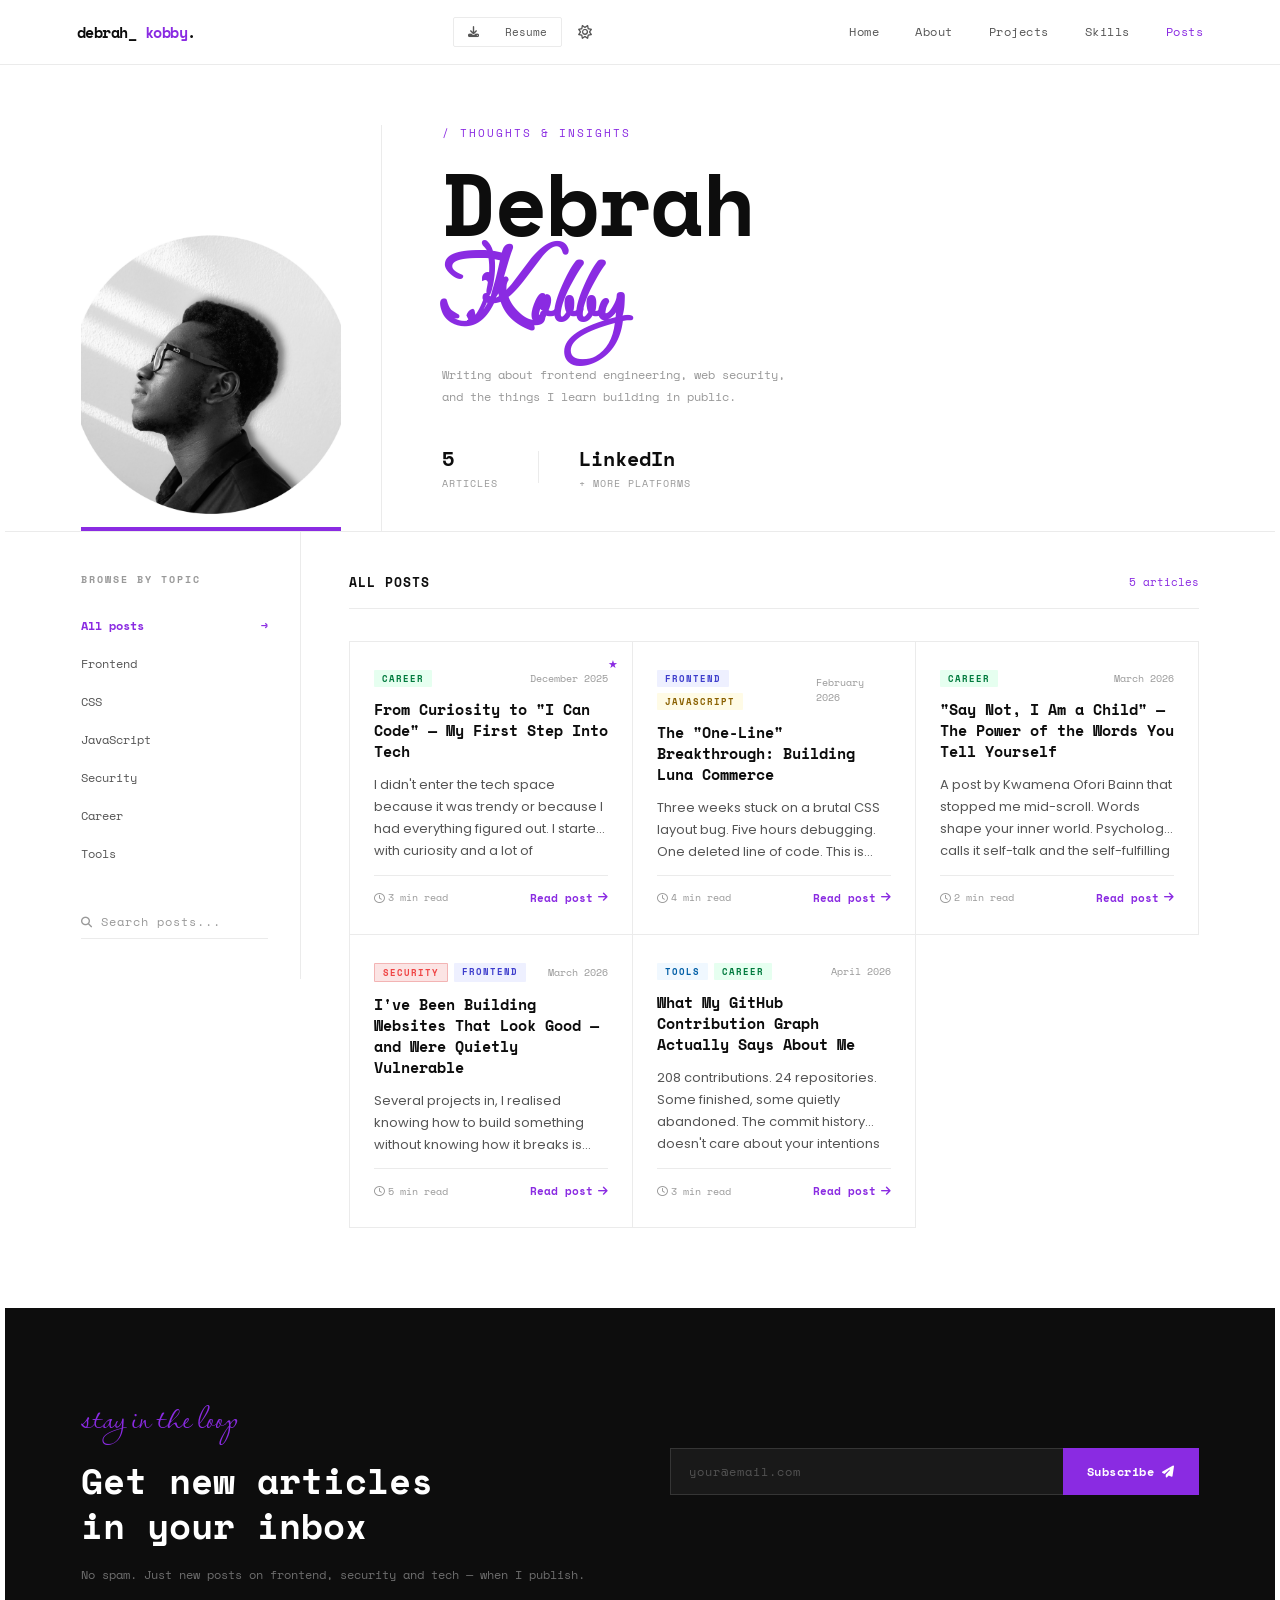
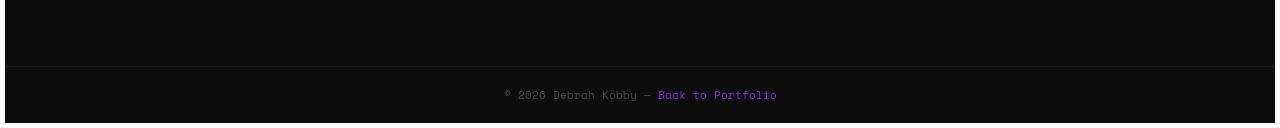
==== blog.html @ 08153db1 "Resume Corrections" ====
<!doctype html>
<html lang="en">
  <head>
    <meta charset="UTF-8" />
    <meta name="viewport" content="width=device-width, initial-scale=1.0" />
    <title>Blog — Debrah Kobby</title>
    <link rel="icon" href="assets/IMG_4646.jpg" />

    <link rel="stylesheet" href="css/style.css" />
    <link rel="preconnect" href="https://fonts.googleapis.com" />
    <link rel="preconnect" href="https://fonts.gstatic.com" crossorigin />
    <link
      href="https://fonts.googleapis.com/css2?family=Exo:wght@400;600;700&family=Poppins:wght@300;400;500;600&family=Lavishly+Yours&family=Space+Mono:ital,wght@0,400;0,700;1,400&display=swap"
      rel="stylesheet"
    />
    <link
      rel="stylesheet"
      href="https://cdnjs.cloudflare.com/ajax/libs/font-awesome/6.5.0/css/all.min.css"
    />
  </head>
  <body>
    <header>
      <nav class="main-nav" id="mainnavnav">
        <div class="div-of-all-nav-elements">
          <div class="debrah_kobby-on-nav">
            <p>debrah_ <span class="only_kobby_selected_span">kobby</span>.</p>
          </div>

          <div class="resume_downloader_on_nav">
            <div class="downloadresumeonheader">
              <i class="fa-solid fa-download"></i>&nbsp;&nbsp;
              <a
                href="assets/Prince Debrah Bessah Sam --Resume (3.0).pdf"
                download
                class="downloadresume"
                >Resume</a
              >
            </div>
            <div class="toggle_light-and-dark-mode">
              <i class="fa-regular fa-sun"></i>
            </div>
          </div>

          <div class="div-of-middle-nav-elements">
            <ul class="middle-nav-elements">
              <li>
                <a href="index.html" class="home_on_nav">Home</a>
              </li>
              <li>
                <a href="index.html#about_me" class="aboutme_on_nav">About</a>
              </li>
              <li>
                <a href="#prrojectsection" class="projects_on_nav">Projects</a>
              </li>
              <li>
                <a href="#skills" class="skills_on_mid_nav skills_on_nav"
                  >Skills</a
                >
              </li>
              <li>
                <a href="blog.html" id="home_link_on_nav" class="posts_on_nav"
                  >Posts</a
                >
              </li>
            </ul>
          </div>
        </div>
      </nav>
    </header>

    <div class="blog_view" id="blog_view">
      <section class="blog_hero_section" id="blog_hero">
        <div class="blog_hero_inner">
          <div class="blog_hero_image_col">
            <div class="blog_hero_img_wrapper">
              <img
                src="assets/IMG_4646.jpg"
                alt="Debrah Kobby"
                class="blog_hero_portrait"
                onerror="
                  this.style.background = 'blueviolet';
                  this.removeAttribute('src');
                "
              />
              <div class="blog_hero_img_accent"></div>
            </div>
          </div>
          <div class="blog_hero_text_col">
            <span class="blog_hero_tag">/ thoughts & insights</span>
            <h1 class="blog_hero_name">
              Debrah<br /><span class="blog_name_accent">Kobby</span>
            </h1>
            <p class="blog_hero_subtitle">
              Writing about frontend engineering, web security,<br />and the
              things I learn building in public.
            </p>
            <div class="blog_hero_stats">
              <div class="blog_stat_item">
                <span class="blog_stat_number" id="total_posts_count">0</span>
                <span class="blog_stat_label">Articles</span>
              </div>
              <div class="blog_stat_divider"></div>
              <div class="blog_stat_item">
                <span class="blog_stat_number">LinkedIn</span>
                <span class="blog_stat_label">+ more platforms</span>
              </div>
            </div>
          </div>
        </div>
      </section>

      <section class="blog_main_section" id="blog_main">
        <div class="blog_main_inner">
          <aside class="blog_sidebar" id="blog_sidebar">
            <div class="sidebar_sticky">
              <p class="sidebar_section_label">Browse by topic</p>
              <ul class="blog_filter_list" id="blog_filter_list">
                <li class="blog_filter_item active_filter" data-filter="all">
                  All posts
                </li>
                <li class="blog_filter_item" data-filter="frontend">
                  Frontend
                </li>
                <li class="blog_filter_item" data-filter="css">CSS</li>
                <li class="blog_filter_item" data-filter="javascript">
                  JavaScript
                </li>
                <li class="blog_filter_item" data-filter="security">
                  Security
                </li>
                <li class="blog_filter_item" data-filter="career">Career</li>
                <li class="blog_filter_item" data-filter="tools">Tools</li>
              </ul>
              <div class="sidebar_search_wrapper">
                <i class="fa-solid fa-magnifying-glass sidebar_search_icon"></i>
                <input
                  type="text"
                  class="sidebar_search_input"
                  id="blog_search_input"
                  placeholder="Search posts..."
                />
              </div>
            </div>
          </aside>

          <div class="blog_posts_area" id="blog_posts_area">
            <div class="blog_posts_header">
              <span class="posts_showing_label" id="posts_showing_label"
                >All posts</span
              >
              <span class="posts_count_badge" id="posts_count_badge"
                >0 articles</span
              >
            </div>

            <div class="blog_posts_grid" id="blog_posts_grid">
              <!-- POST 1 -->
              <article
                class="blog_post_card post_card_featured"
                data-category="career"
                data-postid="1"
              >
                <div class="post_card_top">
                  <div class="post_card_tags">
                    <span class="post_tag tag_career">Career</span>
                  </div>
                  <span class="post_card_date">December 2025</span>
                </div>
                <h2 class="post_card_title">
                  From Curiosity to "I Can Code" — My First Step Into Tech
                </h2>
                <p class="post_card_excerpt">
                  I didn't enter the tech space because it was trendy or because
                  I had everything figured out. I started with curiosity and a
                  lot of uncertainty — and a classic "Hello World" that changed
                  everything.
                </p>
                <div class="post_card_footer">
                  <span class="post_read_time"
                    ><i class="fa-regular fa-clock"></i> 3 min read</span
                  >
                  <button class="post_read_link" onclick="openPost(1)">
                    Read post <i class="fa-solid fa-arrow-right"></i>
                  </button>
                </div>
              </article>

              <!-- POST 2 -->
              <article
                class="blog_post_card"
                data-category="frontend"
                data-postid="2"
              >
                <div class="post_card_top">
                  <div class="post_card_tags">
                    <span class="post_tag tag_frontend">Frontend</span>
                    <span class="post_tag tag_javascript">JavaScript</span>
                  </div>
                  <span class="post_card_date">February 2026</span>
                </div>
                <h2 class="post_card_title">
                  The "One-Line" Breakthrough: Building Luna Commerce
                </h2>
                <p class="post_card_excerpt">
                  Three weeks stuck on a brutal CSS layout bug. Five hours
                  debugging. One deleted line of code. This is what building a
                  full e-commerce platform from scratch with Vanilla JS actually
                  teaches you.
                </p>
                <div class="post_card_footer">
                  <span class="post_read_time"
                    ><i class="fa-regular fa-clock"></i> 4 min read</span
                  >
                  <button class="post_read_link" onclick="openPost(2)">
                    Read post <i class="fa-solid fa-arrow-right"></i>
                  </button>
                </div>
              </article>

              <!-- POST 3 -->
              <article
                class="blog_post_card"
                data-category="career"
                data-postid="3"
              >
                <div class="post_card_top">
                  <div class="post_card_tags">
                    <span class="post_tag tag_career">Career</span>
                  </div>
                  <span class="post_card_date">March 2026</span>
                </div>
                <h2 class="post_card_title">
                  "Say Not, I Am a Child" — The Power of the Words You Tell
                  Yourself
                </h2>
                <p class="post_card_excerpt">
                  A post by Kwamena Ofori Bainn that stopped me mid-scroll.
                  Words shape your inner world. Psychology calls it self-talk
                  and the self-fulfilling prophecy. This is why it matters.
                </p>
                <div class="post_card_footer">
                  <span class="post_read_time"
                    ><i class="fa-regular fa-clock"></i> 2 min read</span
                  >
                  <button class="post_read_link" onclick="openPost(3)">
                    Read post <i class="fa-solid fa-arrow-right"></i>
                  </button>
                </div>
              </article>

              <!-- POST 4 -->
              <article
                class="blog_post_card"
                data-category="security"
                data-postid="4"
              >
                <div class="post_card_top">
                  <div class="post_card_tags">
                    <span class="post_tag tag_security">Security</span>
                    <span class="post_tag tag_frontend">Frontend</span>
                  </div>
                  <span class="post_card_date">March 2026</span>
                </div>
                <h2 class="post_card_title">
                  I've Been Building Websites That Look Good — and Were Quietly
                  Vulnerable
                </h2>
                <p class="post_card_excerpt">
                  Several projects in, I realised knowing how to build something
                  without knowing how it breaks is only half the skill. So I
                  started studying the OWASP Top 10 — and now I'm breaking my
                  own projects on purpose.
                </p>
                <div class="post_card_footer">
                  <span class="post_read_time"
                    ><i class="fa-regular fa-clock"></i> 5 min read</span
                  >
                  <button class="post_read_link" onclick="openPost(4)">
                    Read post <i class="fa-solid fa-arrow-right"></i>
                  </button>
                </div>
              </article>

              <!-- POST 5 -->
              <article
                class="blog_post_card"
                data-category="tools"
                data-postid="5"
              >
                <div class="post_card_top">
                  <div class="post_card_tags">
                    <span class="post_tag tag_tools">Tools</span>
                    <span class="post_tag tag_career">Career</span>
                  </div>
                  <span class="post_card_date">April 2026</span>
                </div>
                <h2 class="post_card_title">
                  What My GitHub Contribution Graph Actually Says About Me
                </h2>
                <p class="post_card_excerpt">
                  208 contributions. 24 repositories. Some finished, some
                  quietly abandoned. The commit history doesn't care about your
                  intentions — only what you shipped. A brutally honest look at
                  building in public.
                </p>
                <div class="post_card_footer">
                  <span class="post_read_time"
                    ><i class="fa-regular fa-clock"></i> 3 min read</span
                  >
                  <button class="post_read_link" onclick="openPost(5)">
                    Read post <i class="fa-solid fa-arrow-right"></i>
                  </button>
                </div>
              </article>
            </div>

            <div
              class="blog_empty_state"
              id="blog_empty_state"
              style="display: none"
            >
              <i class="fa-regular fa-folder-open"></i>
              <p>No posts found in this category yet.</p>
            </div>
          </div>
        </div>
      </section>

      <section class="blog_newsletter_section" id="blog_newsletter">
        <div class="blog_newsletter_inner">
          <div class="blog_newsletter_text">
            <span class="lavishly_font blog_newsletter_accent"
              >stay in the loop</span
            >
            <h2 class="blog_newsletter_heading">
              Get new articles<br />in your inbox
            </h2>
            <p class="blog_newsletter_sub">
              No spam. Just new posts on frontend, security and tech — when I
              publish.
            </p>
          </div>
          <div class="blog_newsletter_form_col">
            <form
              class="newsletter_form blog_newsletter_form_wrapper"
              action=""
            >
              <input
                type="email"
                name="user_email"
                id="blog_email_input"
                class="blog_newsletter_email_input newsletter_email"
                placeholder="your@email.com"
                required
              />
              <button
                class="shared_subscribe_button"
                id="blog_newsletter_btn"
                type="submit"
              >
                Subscribe <i class="fa-solid fa-paper-plane"></i>
              </button>
            </form>
            <p class="blog_newsletter_msg" id="blog_newsletter_msg"></p>
          </div>
        </div>
      </section>

      <footer class="blog_footer">
        <p class="blog_footer_text">
          © 2026 Debrah Kobby — <a href="index.html">Back to Portfolio</a>
        </p>
      </footer>
    </div>

    <!-- ── POST VIEW ── -->
    <div class="post_view" id="post_view">
      <div class="post_top_bar">
        <div class="post_top_bar_inner">
          <button class="post_back_btn" onclick="closePost()">
            <i class="fa-solid fa-arrow-left"></i> All posts
          </button>
          <span class="post_top_tag" id="post_view_tag"></span>
          <span class="post_reading_time" id="post_view_read_time"></span>
        </div>
      </div>

      <div class="post_layout">
        <div class="post_content_col">
          <div class="post_date_line" id="post_view_date"></div>
          <h1 class="post_main_title" id="post_view_title"></h1>
          <div class="post_divider"></div>
          <div class="post_body" id="post_view_body"></div>
        </div>

        <div class="post_sidebar_col">
          <div class="post_sidebar_author">
            <img
              src="assets/IMG_4646.jpg"
              alt="Debrah Kobby"
              class="post_author_img"
              onerror="
                this.style.background = 'blueviolet';
                this.removeAttribute('src');
              "
            />
            <div class="post_author_name" id="post_view_author_name">
              Debrah Kobby
            </div>
            <div class="post_author_role" id="post_view_author_role">
              Frontend Engineer
            </div>
          </div>

          <div>
            <p class="post_sidebar_section_label">More posts</p>
            <div class="post_nav_links" id="post_sidebar_links"></div>
          </div>
        </div>
      </div>

      <div style="border-top: 1px solid var(--border); padding: 0 6%">
        <div class="post_footer_nav">
          <button
            class="post_footer_nav_btn"
            id="prev_post_btn"
            onclick="navPost(-1)"
          >
            <i class="fa-solid fa-arrow-left"></i> Previous Article
          </button>
          <div class="post_share_bar">
            <span class="post_share_label">Share</span>
            <a id="share_twitter" href="#" target="_blank" rel="noopener">
              <i class="fa-brands fa-x-twitter post_share_icon"></i>
            </a>
            <a id="share_linkedin" href="#" target="_blank" rel="noopener">
              <i class="fa-brands fa-linkedin post_share_icon"></i>
            </a>
            <a
              id="view_on_linkedin"
              href="#"
              target="_blank"
              rel="noopener"
              class="post_view_on_linkedin_btn"
            >
              View on LinkedIn <i class="fa-brands fa-linkedin"></i>
            </a>
          </div>
          <button
            class="post_footer_nav_btn"
            id="next_post_btn"
            onclick="navPost(1)"
          >
            Next Article <i class="fa-solid fa-arrow-right"></i>
          </button>
        </div>
      </div>
    </div>

    <script src="js/blog.js"></script>
  </body>
</html>
---- css/style.css ----
@import url("https://fonts.googleapis.com/css2?family=Poppins:ital,wght@0,100;0,200;0,300;0,400;0,500;0,600;0,700;0,800;0,900;1,100;1,200;1,300;1,400;1,500;1,600;1,700;1,800;1,900&display=swap");
@import url("https://fonts.googleapis.com/css2?family=Orbitron:wght@400..900&display=swap");
@import url("https://fonts.googleapis.com/css2?family=Exo+2:ital,wght@0,100..900;1,100..900&display=swap");
@import url("https://fonts.googleapis.com/css2?family=Lavishly+Yours&display=swap");
@import url("blog.css");
@import url("blogadditions.css");

/* RESET */
:root {
  color-scheme: light;
  forced-color-adjust: none;
}

/* Optional: prevent dark mode overrides in Safari iOS */
@media (prefers-color-scheme: dark) {
  :root {
    color-scheme: light;
  }
}
* {
  margin: 0;
  padding: 0;
  box-sizing: border-box;
}

img {
  display: block;
  max-width: 100%;
  height: auto;
}

input,
a,
button,
textarea {
  font: inherit;
}

input {
  letter-spacing: 1px;
  padding: 0.2rem;
}

/* GENERAL STYLES */
html {
  background-color: white;
  padding: 0.3rem;
  scroll-behavior: smooth;
  touch-action: pan-y;
  width: 100%;
}
.fixed {
  position: fixed;
  top: 50px;
  right: 0;
  width: 100%;
}
.sticky {
  position: sticky;
  top: 50px;
}
.hideDisplay {
  opacity: 0 !important;
  display: flex !important;
  pointer-events: none;
}

.showDisplay {
  opacity: 1 !important;
  pointer-events: all;
  display: flex !important;
}

/* ── NAV (blog-style redesign) ── */
.main-nav {
  position: fixed;
  top: 0;
  left: 0;
  right: 0;
  z-index: 1000;
  background: rgba(255, 255, 255, 0.97);
  border-bottom: 1px solid rgba(0, 0, 0, 0.08);
  backdrop-filter: blur(8px);
  padding: 0 6%;
}

.div-of-all-nav-elements {
  display: flex;
  align-items: center;
  justify-content: space-between;
  height: 64px;
  max-width: 1200px;
  margin: 0 auto;
  width: 100%;
}

.debrah_kobby-on-nav {
  margin-left: 0;
  margin-top: 0;
  font-size: 15px;
  font-style: normal;
  font-weight: 700;
}

.debrah_kobby-on-nav p {
  font-family: "Space Mono", monospace;
  font-size: 15px;
  font-weight: 700;
  letter-spacing: -0.5px;
  color: #0d0d0d;
}

.only_kobby_selected_span {
  color: blueviolet;
}

.div-of-middle-nav-elements {
  background: none;
  border: none;
  box-shadow: none;
  width: auto;
  margin: 0;
  padding: 0;
  border-radius: 0;
}

.middle-nav-elements {
  display: flex;
  align-items: center;
  gap: 36px;
  list-style: none;
  font-size: 12px;
  justify-content: center;
  font-weight: 400;
}

.middle-nav-elements a {
  font-family: "Space Mono", monospace;
  font-size: 12px;
  font-weight: 400;
  color: #555;
  letter-spacing: 0.5px;
  text-decoration: none;
  transition: color 0.25s ease;
}

.middle-nav-elements a:hover {
  color: blueviolet;
  transform: none;
}

#home_link_on_nav {
  color: blueviolet;
  text-decoration: none;
}

.resume_downloader_on_nav {
  display: flex;
  align-items: center;
  gap: 16px;
  margin: 0;
  justify-content: flex-end;
}

.downloadresumeonheader {
  display: flex;
  align-items: center;
  gap: 6px;
  font-family: "Space Mono", monospace;
  font-size: 11px;
  color: #555;
  border: 1px solid rgba(0, 0, 0, 0.08);
  padding: 6px 14px;
  border-radius: 2px;
  cursor: pointer;
  background: none;
  box-shadow: none;
  transition:
    border-color 0.25s ease,
    color 0.25s ease;
}

.downloadresumeonheader:hover {
  border-color: blueviolet;
  color: blueviolet;
  background: none;
  box-shadow: none;
}

.downloadresumeonheader a {
  color: inherit;
  text-decoration: none;
}

.downloadresumeonheader i {
  color: inherit;
  font-size: 11px;
}

.toggle_light-and-dark-mode {
  display: flex;
  align-items: center;
  cursor: pointer;
  color: #555;
  font-size: 14px;
  transition: color 0.25s ease;
}

.toggle_light-and-dark-mode:hover {
  color: blueviolet;
}

.elipseonsmallscreens {
  display: none;
}
/* FIRST PAGE */
#firstpage {
  margin-top: 0;
  /* padding-top: 64px; */
  height: 100vh;
  position: relative;
}

.getintouchmodalonfirstpage {
  display: none;
  position: fixed;
  top: 0;
  left: 0;
  width: 100vw;
  height: 100vh;
  background-color: rgba(0, 0, 0, 0.5);
  backdrop-filter: blur(4px);
  justify-content: center;
  align-items: center;
  z-index: 1000;
  font-family: "Space Mono", monospace, sans-serif;
}

.getintouchmodalonfirstpage .modal-content {
  padding: 2rem 2.2rem 1.8rem;
  background-color: #ffffff;
  border-radius: 24px;
  box-shadow: 0 4px 12px rgba(0, 0, 0, 0.08);
  display: flex;
  flex-direction: column;
  gap: 0.75rem;
  width: 340px;
}

.git-modal-header {
  text-align: center;
  margin-bottom: 0.5rem;
}

.git-modal-icon {
  width: 48px;
  height: 48px;
  background: #f3f0ff;
  border-radius: 50%;
  display: flex;
  align-items: center;
  justify-content: center;
  margin: 0 auto 0.75rem;
  font-size: 1.2rem;
  color: blueviolet;
}

.git-modal-title {
  font-size: 1.15rem;
  font-weight: 700;
  color: #111;
  margin: 0 0 0.25rem;
}

.git-modal-sub {
  font-size: 0.8rem;
  color: #888;
  margin: 0;
}

.git-row {
  display: flex;
  align-items: center;
  gap: 1rem;
  padding: 0.85rem 1rem;
  border-radius: 14px;
  text-decoration: none;
  transition:
    transform 0.15s ease,
    opacity 0.15s ease;
}

.git-row:hover {
  transform: translateX(4px);
  opacity: 0.9;
}

.git-wa {
  background: #f0fdf4;
  border: 1px solid #bbf7d0;
}
.git-em {
  background: #f5f3ff;
  border: 1px solid #ddd6fe;
}
.git-ph {
  background: #eff6ff;
  border: 1px solid #bfdbfe;
}

.git-icon-box {
  width: 40px;
  height: 40px;
  border-radius: 10px;
  display: flex;
  align-items: center;
  justify-content: center;
  flex-shrink: 0;
  font-size: 1.1rem;
  color: white;
}

.git-wa-box {
  background: #22c55e;
}
.git-em-box {
  background: #7c3aed;
}
.git-ph-box {
  background: #2563eb;
}

.git-text {
  display: flex;
  flex-direction: column;
  gap: 2px;
  flex: 1;
}

.git-label {
  font-size: 0.88rem;
  font-weight: 600;
}
.git-wa .git-label {
  color: #15803d;
}
.git-em .git-label {
  color: #5b21b6;
}
.git-ph .git-label {
  color: #1d4ed8;
}

.git-value {
  font-size: 0.75rem;
}
.git-wa .git-value {
  color: #166534;
}
.git-em .git-value {
  color: #6d28d9;
}
.git-ph .git-value {
  color: #1e40af;
}

.git-arrow {
  margin-left: auto;
  flex-shrink: 0;
  font-size: 0.8rem;
}
.git-wa .git-arrow {
  color: #22c55e;
}
.git-em .git-arrow {
  color: #7c3aed;
}
.git-ph .git-arrow {
  color: #2563eb;
}

.git-footer-note {
  text-align: center;
  font-size: 0.72rem;
  color: #bbb;
  margin: 0.5rem 0 0;
}

.toastforresumedownloaded {
  gap: 1.3rem;
  width: 260px;
  padding: 0.5rem;
  background-color: rgba(129, 129, 129, 0.678);
  border-radius: 15px;
  border: 1px solid blueviolet;
  align-items: center;
  position: fixed;
  top: 12%;
  right: 1%;
  font-family: "Space Mono", monospace;
  display: none;
  color: white;
  font-size: 0.9rem;
}

#correctonresumetoast {
  width: 25px;
  height: 25px;
  background-color: #1e40af;
  border-radius: 50%;
  display: flex;
  align-items: center;
  justify-content: center;
}

.firstpage_div_of_items {
  display: grid;
  grid-template-columns: 2fr 1fr 0.06fr;
  grid-template-areas: "writing pic social";
  align-items: center;
  padding: 0.4rem;
  margin-top: 5%;
  margin-left: 1.4rem;
  margin-right: 1.8rem;
}

.writing_area_on_first_page {
  grid-area: writing;
  white-space: wrap;
}

.picture_on_firstpage {
  grid-area: pic;
  display: flex;
  justify-content: center;
  align-items: center;
  border: 1px solid black;
  border-radius: 50%;
  width: 380px;
  height: 380px;
}

.social_on_first_page {
  grid-area: social;
  display: flex;
  flex-direction: column;
  gap: 2rem;
  opacity: 1;
  transition: opacity 0.3s ease-in-out;
}

.social_on_first_page_last {
  display: flex;
  flex-direction: column;
  gap: 2rem;
}

.social_on_first_page i,
.social_on_first_page_last i {
  color: #aaa;
  font-size: 1.3rem;
  transition: color 0.25s ease;
}

.social_on_first_page i:hover {
  color: blueviolet;
  transform: none;
}

.social_on_first_page_last i {
  color: white;
}

.social_on_first_page_last i:hover {
  color: rgb(199, 199, 199);
  transform: scale(1.1);
}

.modsforsocilaicons {
  position: fixed;
  top: 11%;
  right: 1%;
  opacity: 0;
  pointer-events: none;
  transition: opacity 0.3s ease-in-out;
  background-color: blueviolet;
  padding: 0.5rem;
  border-radius: 17px;
}

.hey_im {
  font-family: "Space Mono", monospace;
  font-size: 1rem;
  font-weight: 400;
  letter-spacing: 2px;
  text-transform: uppercase;
  color: blueviolet;
  margin-bottom: 12px;
}

.actualnameonfirstpage {
  font-family: "Space Mono", monospace;
  font-size: clamp(40px, 5.5vw, 72px);
  font-weight: 700;
  color: #0d0d0d;
  line-height: 0.95;
  letter-spacing: -2px;
  margin-bottom: 0;
  background: none;
  -webkit-background-clip: unset;
  -webkit-text-fill-color: unset;
}

.secondactualnameonfirstpage {
  font-family: "Lavishly Yours", cursive;
  font-size: clamp(52px, 7vw, 96px);
  color: blueviolet;
  line-height: 1;
  margin-top: -4px;
  background: none;
  -webkit-background-clip: unset;
  -webkit-text-fill-color: blueviolet;
  font-weight: 400;
}

.textwritingstackonfirstpage {
  font-family: "Space Mono", monospace;
  font-size: 12px;
  letter-spacing: 1.5px;
  text-transform: uppercase;
  color: #999;
  background: none;
  -webkit-background-clip: unset;
  -webkit-text-fill-color: unset;
  margin: 20px 0 12px;
  display: flex;
  align-items: center;
  white-space: nowrap;
  height: 2rem;
}

.amtext {
  position: relative;
}

.fixedtext {
  color: #999;
  font-family: "Space Mono", monospace;
}

.variabletext::before {
  content: "";
  position: absolute;
  top: 0;
  left: 0;
  width: 100%;
  height: 100%;
  background-color: white;
  border-left: 2px solid blueviolet;
  animation: typewriter 6s steps(15) infinite;
}

.variabletext {
  display: inline-block;
  min-width: 16ch;
  overflow: hidden;
  color: blueviolet;
  font-family: "Space Mono", monospace;
}

@keyframes typewriter {
  40%,
  60% {
    left: 100%;
  }
  100% {
    left: 0;
  }
}

.long_intro_text_on_first_page {
  font-family: "Poppins", sans-serif;
  font-size: 13px;
  line-height: 1.8;
  color: #999;
  display: flex;
  max-width: 420px;
  margin-bottom: 32px;
}

.buttons_div_on_first_page {
  margin-top: 0;
  display: flex;
  gap: 12px;
}

.get_in_touch_button_on_first_page {
  padding: 12px 24px;
  border-radius: 2px;
  background: blueviolet;
  color: white;
  font-family: "Space Mono", monospace;
  font-size: 11px;
  font-weight: 700;
  letter-spacing: 0.5px;
  border: none;
  cursor: pointer;
  display: flex;
  align-items: center;
  gap: 8px;
  transition: background 0.25s ease;
  width: auto;
}

.get_in_touch_button_on_first_page:hover {
  background: #6a0dad;
}

.browse_projects_button_on_first_page {
  padding: 12px 24px;
  border-radius: 2px;
  background: none;
  color: #555;
  font-family: "Space Mono", monospace;
  font-size: 11px;
  font-weight: 700;
  letter-spacing: 0.5px;
  border: 1px solid rgba(0, 0, 0, 0.12);
  cursor: pointer;
  display: flex;
  align-items: center;
  gap: 8px;
  transition:
    border-color 0.25s ease,
    color 0.25s ease;
  width: auto;
}

.browse_projects_button_on_first_page:hover {
  border-color: blueviolet;
  color: blueviolet;
  background: none;
}

/* ABOUT PAGE */
#about_me {
  padding: 0.4rem;
  margin-left: 1.4rem;
}

.aboutmepageheading {
  font-family: "Space Mono", monospace;
  font-weight: 700;
  font-size: clamp(28px, 4vw, 48px);
  color: #0d0d0d;
  display: flex;
  justify-content: center;
  letter-spacing: -1px;
}

.first_text_under_about {
  display: flex;
  justify-content: center;
  font-family: "Poppins", sans-serif;
  font-size: 13px;
  line-height: 1.8;
  color: #999;
  width: 80%;
  margin: 16px auto 0;
  text-align: center;
}

.left-and-right-div-in-in-about {
  display: grid;
  grid-template-columns: 1fr 1.7fr;
  grid-template-areas: "art abt";
  margin-top: 3rem;
}

.left-image-in-about {
  grid-area: "art";
  margin-top: -2rem;
  margin-left: 2rem;
}

.right-text-under-about {
  grid-area: "abt";
  margin-top: 1.5rem;
}

.rightside_onabout_heading {
  font-family: "Space Mono", monospace;
  font-weight: 700;
  font-size: 1.3rem;
  color: #0d0d0d;
  letter-spacing: -0.5px;
  margin-bottom: 12px;
}
.rightside_onabout_heading::before {
  content: "/ ";
  color: blueviolet;
  font-family: "Space Mono", monospace;
}

.actualrighttxt {
  font-family: "Poppins", sans-serif;
  font-size: 13px;
  line-height: 1.8;
  color: #555;
  width: 80%;
}
.actualrighttxt p {
  margin-bottom: 16px;
}
.dottedstuff {
  display: flex;
  gap: 2rem;
  margin-top: 1.3rem;
  margin-left: 0;
  font-family: "Space Mono", monospace;
  font-size: 12px;
}
.dottedstuff ul {
  list-style: none;
  padding: 0;
  display: flex;
  flex-direction: column;
  gap: 8px;
}

.dottedstuff ul li {
  color: #555;
  display: flex;
  align-items: center;
  gap: 8px;
}

.dottedstuff ul li::before {
  content: "→";
  color: blueviolet;
  font-size: 11px;
}
/* SKILLS PAGE */
.skillstab {
  display: flex;
  gap: 0.3rem;
  background-color: #f0ebff;
  border-radius: 50px;
  width: fit-content;
  max-width: 90%;
  padding: 0.35rem;
  font-family: "Poppins", sans-serif;
  margin: 0 auto;
  font-size: 0.85rem;
  justify-content: center;
  border: 1px solid rgba(138, 43, 226, 0.15);
  box-shadow: 0 2px 12px rgba(138, 43, 226, 0.08);
  flex-wrap: wrap;
}

.individualtab {
  cursor: pointer;
  padding: 0.45rem 1.1rem;
  border-radius: 50px;
  color: #666;
  font-weight: 500;
  display: flex;
  align-items: center;
  gap: 0.4rem;
  transition: all 0.25s ease;
  white-space: nowrap;
}
.individualtab:hover {
  color: blueviolet;
  background-color: rgba(138, 43, 226, 0.07);
}
.individualtabcontent {
  display: flex;
  background-color: white;
  border: 2px solid blueviolet;
  width: 95%;
  margin: 0 auto;
  margin-top: 2rem;
  border-radius: 7px;
  padding: 2rem;
  padding-top: 1rem;
  display: none;
  transition: all 0.3s ease-in-out;
}
.active_tab_content {
  display: flex;
  transition: all 0.3s ease-in-out;
}

.content-for-skills-tabs {
  background: linear-gradient(135deg, #f5f0ff 0%, #faf8ff 100%);
  border-radius: 20px;
  padding: 1.5rem;
  margin-top: 1rem;
  border: 1px solid rgba(138, 43, 226, 0.12);
}

.individualtabcontent {
  display: none;
  gap: 2rem;
  transition: all 0.3s ease-in-out;
}

.active_tab_content {
  display: flex;
}

.left_content_on_webdevcontent {
  width: 40%;
  transition: all 0.3s ease-in-out;
  border-right: 1px solid rgba(138, 43, 226, 0.12);
  padding-right: 2rem;
}

.chevronbeofrewebdevtext {
  width: 38px;
  height: 38px;
  display: flex;
  justify-content: center;
  align-items: center;
  background: #f0ebff;
  border: 1px solid rgba(138, 43, 226, 0.2);
  border-radius: 10px;
  padding: 0.6rem;
  color: blueviolet;
  font-size: 0.8rem;
  box-shadow: none;
  backdrop-filter: none;
  margin-right: 0.6rem;
}

.main-content-heading {
  display: flex;
  font-family: "Gill Sans", "Gill Sans MT", Calibri, "Trebuchet MS", sans-serif;
  align-items: center;
  margin-bottom: 0.5rem;
}

.main-content-heading p {
  font-size: 1.3rem;
  font-weight: bold;
  color: #111;
}

.secondary-content-heading {
  margin-top: 0.3rem;
  color: rgb(100, 100, 100);
  font-family: "Poppins", sans-serif;
  font-size: 0.82rem;
  line-height: 1.7;
  width: 90%;
}

.rightwebdevcontentstuff {
  display: flex;
  flex-wrap: wrap;
  gap: 0.7rem;
  align-content: flex-start;
}

.eachwebdevstack {
  display: flex;
  justify-content: center;
  align-items: center;
  font-size: 0.78rem;
  font-family: "Poppins", sans-serif;
  font-weight: 500;
  padding: 0.4rem 0.9rem;
  border-radius: 20px;
  background: #fff;
  color: #5b21b6;
  border: 1px solid rgba(138, 43, 226, 0.22);
  box-shadow: 0 2px 8px rgba(138, 43, 226, 0.07);
  backdrop-filter: none;
  height: auto;
  transition: all 0.2s ease;
}

.eachwebdevstack:hover {
  background: blueviolet;
  color: white;
  border-color: blueviolet;
  box-shadow: 0 4px 14px rgba(138, 43, 226, 0.3);
}
.active_skill_tab {
  background-color: blueviolet;
  color: white;
  font-weight: 600;
  box-shadow: 0 4px 14px rgba(138, 43, 226, 0.35);
}
.active_skill_tab:hover {
  color: white;
  background-color: blueviolet;
}
.content-for-skills-tabs {
  background-color: rgb(240, 240, 240);
  border-radius: 15px;
  padding: 1rem;
  margin-top: 2rem;
}

.overall_div_of_skills_page {
  display: flex;
  flex-direction: column;
  padding: 0.4rem;
  margin-left: 2rem;
  margin-bottom: 2rem;
}

/* ═══════════════════════════════════
   EXPERIENCE — NEW CARD LAYOUT
   ═══════════════════════════════════ */
.experience_article {
  padding: 0.4rem;
  margin-left: 1.4rem;
  margin-right: 1.4rem;
  margin-top: 4rem;
}

.experience_section_header {
  color: blueviolet;
  font-size: 2.5rem;
  font-family: "Gill Sans", "Gill Sans MT", Calibri, "Trebuchet MS", sans-serif;
  font-weight: bold;
  margin-bottom: 2rem;
}

.eachexpereinceboxwrapper {
  display: grid;
  grid-template-columns: repeat(3, 1fr);
  gap: 1.5rem;
  align-items: stretch;
}

.eachexpereincebox {
  position: relative;
  border: 1.5px solid rgba(138, 43, 226, 0.18);
  border-radius: 20px;
  padding: 2rem 1.5rem 1.8rem;
  display: flex;
  flex-direction: column;
  gap: 1rem;
  background: #fff;
  overflow: hidden;
  transition:
    transform 0.3s ease,
    box-shadow 0.3s ease;
  box-shadow: 0 4px 20px rgba(138, 43, 226, 0.06);
  min-height: 420px;
}

.eachexpereincebox::before {
  content: "";
  position: absolute;
  top: 0;
  left: 0;
  right: 0;
  height: 4px;
  background: linear-gradient(90deg, blueviolet, #c084fc);
  border-radius: 20px 20px 0 0;
}

.eachexpereincebox:hover {
  transform: translateY(-6px);
  box-shadow: 0 16px 40px rgba(138, 43, 226, 0.14);
}

.experiencecardnumberbadge {
  position: absolute;
  top: 1.2rem;
  right: 1.4rem;
  font-size: 0.7rem;
  font-weight: 700;
  letter-spacing: 0.08em;
  color: rgba(138, 43, 226, 0.35);
  font-family: "Poppins", sans-serif;
}

.imageforexperience {
  width: 64px;
  height: 64px;
  border-radius: 14px;
  background: #f3edfa;
  display: flex;
  align-items: center;
  justify-content: center;
  overflow: hidden;
  flex-shrink: 0;
  border: 1px solid rgba(138, 43, 226, 0.12);
}

.imageforexperience img {
  width: 48px;
  height: 48px;
  object-fit: contain;
  display: block;
}

.lefttextforexpereinces {
  display: flex;
  flex-direction: column;
  gap: 0.15rem;
}

.positionforexperience {
  font-size: 1.05rem;
  font-weight: 700;
  color: #111;
  font-family: "Gill Sans", "Gill Sans MT", Calibri, "Trebuchet MS", sans-serif;
}

.companyforexperience {
  font-size: 0.9rem;
  font-weight: 600;
  color: blueviolet;
}

.locationofexperience {
  font-size: 0.78rem;
  color: #888;
  display: flex;
  align-items: center;
  gap: 0.3rem;
  font-family: "Poppins", sans-serif;
}

.locationofexperience i {
  font-size: 0.7rem;
  color: blueviolet;
}

.datesfroexperiencediv {
  display: flex;
}

.dateforexperience {
  display: inline-flex;
  align-items: center;
  gap: 0.4rem;
  background: #f3edfa;
  color: blueviolet;
  font-size: 0.75rem;
  font-weight: 600;
  padding: 0.35rem 0.8rem;
  border-radius: 20px;
  border: 1px solid rgba(138, 43, 226, 0.15);
  font-family: "Poppins", sans-serif;
}

.dateforexperience i {
  font-size: 0.65rem;
}

.rulerforimageandtextforexperinece {
  border: none;
  border-top: 1px solid rgba(138, 43, 226, 0.1);
  margin: 0;
  width: 100%;
}

.rightactualexperinece {
  flex: 1;
}

.actualexperieence {
  font-size: 0.85rem;
  color: #555;
  line-height: 1.7;
  font-family: "Poppins", sans-serif;
}

.experiencetagsdiv {
  display: flex;
  flex-wrap: wrap;
  gap: 0.5rem;
  margin-top: auto;
}

.eachexperiencetag {
  font-size: 0.7rem;
  font-weight: 600;
  padding: 0.25rem 0.65rem;
  border-radius: 20px;
  background: white;
  border: 1px solid rgba(138, 43, 226, 0.25);
  color: blueviolet;
  letter-spacing: 0.02em;
  font-family: "Poppins", sans-serif;
}

#services {
  padding: 0.4rem;
  margin-top: 4rem;
  display: flex;
  flex-direction: column;
  align-items: center;
}

.servicesarticleheading {
  font-size: 3rem;
  margin: 0 auto;
  color: blueviolet;
  font-family: "Gill Sans", "Gill Sans MT", Calibri, "Trebuchet MS", sans-serif;
  font-weight: bold;
  text-align: center;
}

.secondheadingforservicesarticle {
  color: rgb(110, 110, 110);
  font-family: "Poppins", sans-serif;
  font-size: 0.9rem;
  text-align: center;
  margin-bottom: 0.5rem;
}

.overalldivforserviceboxes {
  display: grid;
  grid-template-columns: repeat(3, 1fr);
  gap: 1.3rem;
  margin-top: 1.5rem;
  width: 96%;
  max-width: 1100px;
}

/* base card */
.eachservicebox {
  position: relative;
  border: 1.5px dashed rgba(138, 43, 226, 0.3);
  border-radius: 18px;
  padding: 1.4rem 1.3rem 1.3rem;
  background: #fff;
  display: flex;
  flex-direction: column;
  gap: 0.7rem;
  overflow: hidden;
  transition:
    border 0.25s ease,
    box-shadow 0.25s ease,
    transform 0.25s ease;
  box-shadow: 0 4px 18px rgba(138, 43, 226, 0.05);
}

/* hover — solid border */
.eachservicebox:hover {
  border: 2px solid blueviolet;
  box-shadow: 0 10px 30px rgba(138, 43, 226, 0.13);
  transform: translateY(-5px);
}

/* top accent line fades in on hover */
.eachservicebox::before {
  content: "";
  position: absolute;
  top: 0;
  left: 0;
  right: 0;
  height: 3px;
  background: linear-gradient(90deg, blueviolet, #c084fc);
  border-radius: 18px 18px 0 0;
  opacity: 0;
  transition: opacity 0.25s ease;
}

.eachservicebox:hover::before {
  opacity: 1;
}

/* icon + badge row */
.serviceiconandnumberdiv {
  display: flex;
  align-items: center;
  gap: 0.6rem;
}

.iconwrapforeachservicebox {
  width: 36px;
  height: 36px;
  border-radius: 10px;
  background: #f5f0ff;
  border: 1px solid rgba(138, 43, 226, 0.14);
  display: flex;
  align-items: center;
  justify-content: center;
  flex-shrink: 0;
  color: blueviolet;
  font-size: 0.9rem;
}

.servicecardnumberbadge {
  font-size: 0.62rem;
  font-weight: 700;
  letter-spacing: 0.08em;
  color: rgba(138, 43, 226, 0.3);
  font-family: "Poppins", sans-serif;
  margin-left: auto;
}

.service_box_heading {
  font-family: "Gill Sans", "Gill Sans MT", Calibri, "Trebuchet MS", sans-serif;
  font-weight: bold;
  font-size: 1rem;
  color: #111;
  margin: 0;
}

.service_box_paragraph {
  font-family: "Poppins", sans-serif;
  font-size: 0.78rem;
  color: #555;
  line-height: 1.6;
  margin: 0;
  flex: 1;
}

/* flow chips */
.servicechiptrack {
  display: flex;
  align-items: center;
  flex-wrap: wrap;
  gap: 0.35rem;
}

.eachservicechip {
  padding: 0.22rem 0.6rem;
  border: 1.5px solid rgba(138, 43, 226, 0.28);
  border-radius: 20px;
  font-family: "Poppins", sans-serif;
  font-size: 0.7rem;
  font-weight: 600;
  color: blueviolet;
  background: #fff;
  white-space: nowrap;
}

.servicearrowbetweenchips {
  font-size: 0.75rem;
  color: rgba(138, 43, 226, 0.45);
  font-weight: 700;
}

/* tool tags */
.servicetooldiv {
  display: flex;
  flex-wrap: wrap;
  gap: 0.35rem;
}

.eachservicetool {
  padding: 0.18rem 0.55rem;
  background: #f5f0ff;
  border-radius: 8px;
  font-family: "Poppins", sans-serif;
  font-size: 0.65rem;
  font-weight: 500;
  color: #5b21b6;
  border: 1px solid rgba(138, 43, 226, 0.12);
  white-space: nowrap;
}

/* PROJECTS */
.prrojectsection {
  padding: 1rem;
}

.alldivforprojectheadings {
  display: flex;
  flex-direction: column;
  align-items: center;
  gap: 0.5rem;
  margin-top: 3rem;
}

.overalldivforallprojects {
  margin-left: 2rem;
  display: flex;
  flex-wrap: wrap;
  gap: 2rem;
  margin-top: 2rem;
}

.projectssectionmainheader {
  font-family: "Gill Sans", "Gill Sans MT", Calibri, "Trebuchet MS", sans-serif;
  font-weight: bold;
  font-size: 2.5rem;
  color: blueviolet;
}

.secondprojectsheading {
  font-family: "Poppins", sans-serif;
  font-size: 0.85rem;
}

.rulerunderproectsheadings {
  border: 1px solid blueviolet;
  width: 100px;
  height: 1px;
  border-radius: 15px;
}

.individualprojectcards {
  width: 400px;
}

.individualporjectcardimages {
  position: relative;
  width: 400px;
  height: 330px;
  padding: 1rem;
  padding-top: 0.2rem;
  display: flex;
  flex-direction: column;
  justify-content: center;
  align-items: center;
  background-color: #f3edfa;
  border-radius: 7px;
}

.phonemockupimageforprojects {
  position: absolute;
  top: 50%;
  left: 70%;
}

.eachprojectcardlogo {
  margin-bottom: 0.5rem;
}

.textundereachprojectcard {
  padding: 0.5rem;
  border: 1px solid rgb(246, 236, 255);
  border-radius: 7px;
}

.textunderprojectcardsheading {
  font-family: "Space Mono", monospace, sans-serif;
  font-weight: bold;
  font-size: 1.2rem;
}

.actualtextunderproject {
  font-family: "Poppins", sans-serif;
  font-size: 0.9rem;
  color: rgb(80, 80, 80);
}

.mainindividualprojectimage {
  border-radius: 10px;
}
.project_card_overlay {
  position: fixed;
  top: 0;
  left: 0;
  width: 100%;
  height: 100%;
  background-color: rgba(0, 0, 0, 0.6);
  z-index: 99999;
  display: flex;
  justify-content: center;
  align-items: center;
}

.overall_div_for_full_project_card_display {
  width: 580px;
  height: auto;
  background-color: #d5cddd;
  display: flex;
  flex-direction: column;
  justify-content: center;
  align-items: center;
  font-family: "Poppins", sans-serif;
  padding: 0.4rem;
  border-radius: 12px;
  z-index: 1000;
  position: relative;
  overflow-y: auto;
  max-height: 90vh;
}
.FPCD_close_btn {
  position: sticky;
  top: 0;
  display: flex;
  margin-left: auto;
  margin-bottom: -2rem;
  background: rgba(213, 205, 221, 0.92);
  border: 1px solid rgba(0, 0, 0, 0.1);
  font-size: 1.5rem;
  cursor: pointer;
  color: #333;
  z-index: 20;
  padding: 0.3rem 0.7rem;
  border-radius: 8px;
  transition:
    color 0.2s,
    background 0.2s;
  backdrop-filter: blur(4px);
}
.FPCD_close_btn:hover {
  color: blueviolet;
  background: rgba(255, 255, 255, 0.85);
}

.stack_on_FPCD_mobile {
  display: none;
}
.laptop_and_mobile_view_for_projects_div,
.category_and_stack_div_on_FPCD,
.youtube_and_live_icons_on_FPCD {
  display: flex;
}
.youtube_and_live_icons_on_FPCD a {
  text-decoration: none;
  color: black;
}
.youtube_and_live_icons_on_FPCD i {
  display: flex;
  justify-content: center;
  font-size: 1.3rem;
}
.youtube_and_live_icons_on_FPCD p {
  font-size: 0.7rem;
}
.youtube_on_FPCD i {
  color: red;
}
.live_on_FPCD i {
  color: rgb(0, 162, 255);
}
.short_description_on_FPCD {
  width: 80%;
  font-size: 0.9rem;
}
.laptop_and_mobile_view_for_projects_div {
  gap: 1rem;
  font-family: "Exo 2", sans-serif;
}
.tagline_on_FPCD {
  font-family: "Lavishly Yours", cursive;
  font-size: 1.3rem;
  text-align: center;
  margin-top: -0.6rem;
  color: #421dfc;
}
.name_on_FPCD {
  font-size: 1.5rem;
  font-family: "Exo 2", sans-serif;
  margin-top: 0.3rem;
}
.category_and_stack_div_on_FPCD,
.youtube_and_live_icons_on_FPCD {
  width: 80%;
  margin-top: 1rem;
}
.category_on_FPCD,
.youtube_on_FPCD {
  margin-right: auto;
}
.category_on_FPCD {
  font-size: 0.9rem;
  margin-top: 0.1rem;
  display: flex;
  align-items: center;
}
.stack_on_FPCD,
.live_on_FPCD {
  margin-left: auto;
}
.stack_on_FPCD i {
  font-size: 2.5rem;
}
.logo_of_project img {
  width: 115px;
  height: 59px;
}

/* FOOTER SECTION */
.footer-overall-div {
  display: flex;
  align-items: center;
  flex-direction: column;
  margin-top: 2rem;
}

.my-socials-in-footer {
  font-size: 2rem;
  font-weight: 700;
  font-family: "Gill Sans", "Gill Sans MT", Calibri, "Trebuchet MS", sans-serif;
}

.links-div-in-footer {
  display: flex;
  flex-wrap: wrap;
  justify-content: center;
  column-gap: 3rem;
  row-gap: 1rem;
}

.links-div-in-footer i {
  font-size: 1.6rem;
  color: rgb(59, 59, 59);
  margin-top: 1rem;
}

.links-div-in-footer i:hover {
  color: blueviolet;
  transform: scale(1.2);
  transition: all 0.3s ease-in;
}

.all-rights-reserved-text {
  font-size: 0.8rem;
  margin-top: 1rem;
  margin-bottom: 1rem;
  font-family: "Exo 2", sans-serif;
}

/* RECENT POSTS AND NEWSLETTERS */
.overall_div_for_recent_post_and_newsletters {
  display: flex;
  padding: 2rem;
  margin-left: 3rem;
  margin-right: 2rem;
  margin-top: 4rem;
}
.recent_posts_div {
  width: 750px;
}
.heading_for_recent_posts {
  font-family: "Exo 2", sans-serif;
  font-size: 2.5rem;
}
.actual_recent_posts_cards_div {
  margin-top: 1rem;
  display: flex;
  flex-direction: column;
  gap: 1.5rem;
}
.date_read_time_category_on_RP {
  font-family: "Exo 2", sans-serif;
  font-size: 0.8rem;
  margin-bottom: 0.7rem;
}

.category_on_RP {
  padding: 0.2rem 0.4rem;
  background-color: rgb(185, 185, 185);
  border-radius: 12px;
}
.category_on_RP i {
  font-size: 0.7rem;
  margin-right: 0.1rem;
}
.heading_on_RP {
  font-family: "Poppins", sans-serif;
  font-size: 1.3rem;
  width: 60%;
  margin-bottom: 0.5rem;
}
.short_text_on_RP {
  font-family: "Exo 2", sans-serif;
  width: 70%;
  color: rgb(97, 97, 97);
}
.see_n_the_social_on_RP {
  display: flex;
  gap: 0.5rem;
  margin-top: -0.4rem;
}
.see_n_the_social_on_RP p {
  font-family: "Exo 2", sans-serif;
  font-size: 0.7rem;
  display: flex;
  align-items: center;
}
.icon_for_social_on_RP {
  display: flex;
  justify-content: center;
  align-items: center;
  margin-top: 0.2rem;
}
.icon_for_social_on_RP a {
  text-decoration: none;
}
.icon_for_social_on_RP I {
  font-size: 3rem;
}
.view_all_on_RP {
  background: rgba(0, 0, 0, 0.25);
  backdrop-filter: blur(10px);
  -webkit-backdrop-filter: blur(10px);
  width: 270px;
  display: flex;
  justify-content: center;
  padding: 0.4rem;
  border-radius: 7px;
  font-family: "Exo 2", sans-serif;
  border: 1px solid rgba(255, 255, 255, 0.2);
  box-shadow: 0 2px 5px rgba(0, 0, 0, 0.15);
}
.view_all_on_RP:hover {
  cursor: pointer;
}

.lets_talk_div {
  width: 330px;
  display: flex;
  flex-direction: column;
  justify-content: center;
  border: 1px solid gray;
  border-radius: 7px;
  padding: 0.2rem;
}
.newsletter_div {
  width: 330px;
  display: flex;
  flex-direction: column;
  justify-content: center;
  border: 1px solid gray;
  border-radius: 7px;
  padding: 0.2rem;
  margin-top: 1rem;
  gap: 1.3rem;
}
.headingon_NL {
  font-family: "Exo 2", sans-serif;
  font-size: 0.9rem;
  margin: 0 auto;
}
.headingon_NL i {
  font-weight: bold;
}
.short_text_on_NL,
.last_text_NL {
  font-family: "Poppins", sans-serif;
  font-size: 0.8rem;
  width: 90%;
  margin: 0 auto;
  text-align: center;
}
.email_field_on_newsletter {
  position: relative;
}
.email_field_on_newsletter input {
  border: 1px solid gray;
  padding: 0.6rem;
  border-radius: 7px;
  font-family: "Exo 2", sans-serif;
  font-size: 0.9rem;
  width: 95%;
  margin: 0 auto;
  display: flex;
  justify-content: center;
}
.email_field_on_newsletter input::placeholder {
  font-size: 0.8rem;
}
.subscribe_buttn_on_NL {
  border: 1px solid gray;
  padding: 0.4rem;
  border-radius: 7px;
  position: absolute;
  top: 9%;
  left: 72%;
  background-color: rgb(168, 168, 168);
  font-family: "Exo 2", sans-serif;
  font-size: 0.9rem;
}
.bulb_on_LT {
  width: 100px;
  margin: 0 auto;
}
.text_on_LT {
  margin: 0 auto;
}
.lets_talk_button_on_LT {
  margin: 0 auto;
}

.first-text-in_LT {
  font-family: "Exo 2", sans-serif;
  font-size: 1.3rem;
  width: 90%;
  text-align: center;
}
.second-text-in_LT {
  font-family: "Poppins", sans-serif;
  font-size: 0.8rem;
  text-align: center;
  margin-top: 0.3rem;
}
.lets_talk_button_on_LT {
  border: 1px solid gray;
  padding: 0.7rem;
  display: flex;
  gap: 0.2rem;
  font-family: "Exo 2", sans-serif;
  font-size: 0.9rem;
  border-radius: 10px;
  margin-top: 0.3rem;
}
.lets_talk_button_on_LT:hover {
  cursor: pointer;
}

.postsinellipsis {
  display: none;
}
/* ══════════════════════════════════════════
   RESPONSIVE MEDIA QUERIES
   ══════════════════════════════════════════ */

@media screen and (max-width: 1024px) {
  .firstpage_div_of_items {
    margin-left: 0.5rem;
    margin-right: 0.5rem;
    gap: 1rem;
  }
  .picture_on_firstpage {
    width: 300px;
    height: 300px;
  }
  .picture_on_firstpage img {
    width: 280px;
  }
  .hey_im,
  .actualnameonfirstpage,
  .secondactualnameonfirstpage {
    font-size: 3rem;
  }
  .left-and-right-div-in-in-about {
    grid-template-columns: 1fr 1.5fr;
  }
  .left-image-in-about img {
    width: 300px;
    height: 300px;
  }
  .skillstab {
    width: 85%;
    gap: 1.5rem;
    font-size: 0.85rem;
  }

  /* EXPERIENCE */
  .eachexpereinceboxwrapper {
    grid-template-columns: repeat(2, 1fr);
  }

  .overalldivforallprojects {
    justify-content: center;
    margin-left: 0;
  }

  .overall_div_for_recent_post_and_newsletters {
    flex-direction: column;
    align-items: center;
    margin-left: 1rem;
    margin-right: 1rem;
    gap: 2rem;
  }
  .recent_posts_div {
    width: 100%;
    max-width: 700px;
  }
  .newsleter_and_lets_talk_div {
    display: flex;
    flex-direction: row;
    gap: 1.5rem;
    flex-wrap: wrap;
    justify-content: center;
    width: 100%;
  }
  .lets_talk_div,
  .newsletter_div {
    width: 320px;
  }
  .overalldivforserviceboxes {
    grid-template-columns: repeat(2, 1fr);
    width: 98%;
  }
}

@media screen and (max-width: 768px) {
  .resume_downloader_on_nav {
    display: none !important;
  }
  .postsinellipsis {
    display: flex;
  }
  .debrah_kobby-on-nav {
    margin-left: 1rem;
  }
  .div-of-middle-nav-elements {
    width: auto;
    margin-right: 1rem;
    margin-top: 0;
    margin-left: auto;
  }
  .div-of-all-nav-elements {
    display: flex;
    justify-content: space-between;
    align-items: center;
  }
  .middle-nav-elements {
    gap: 0.8rem;
    font-size: 0.85rem;
  }
  .middle-nav-elements a {
    transition: all 0.3s ease-in-out;
  }
  .div-of-middle-nav-elements {
    width: auto;
    padding: 0.3rem 0.8rem;
  }
  .middle-nav-elements .aboutme_on_nav,
  .middle-nav-elements .skills_on_mid_nav,
  .middle-nav-elements .posts_on_nav {
    display: none;
  }

  #firstpage {
    margin-top: 5rem;
    height: auto;
    min-height: 100vh;
  }
  .firstpage_div_of_items {
    display: flex;
    flex-direction: column;
    align-items: center;
    margin: 1rem;
    gap: 2rem;
  }
  .picture_on_firstpage {
    order: 1;
    width: 280px;
    height: 280px;
    margin: 0 auto;
  }
  .picture_on_firstpage img {
    width: 250px;
  }
  .social_on_first_page {
    order: 2;
    flex-direction: row;
    gap: 1.5rem;
    margin: 0;
  }
  .writing_area_on_first_page {
    order: 3;
    text-align: center;
    width: 100%;
  }
  .hey_im {
    font-size: 2.5rem;
    margin-bottom: -0.5rem;
  }
  .actualnameonfirstpage {
    font-size: 2.5rem;
  }
  .secondactualnameonfirstpage {
    font-size: 2.5rem;
    margin-top: -0.3rem;
  }
  .textwritingstackonfirstpage {
    font-size: 1.1rem;
    justify-content: center;
    display: flex;
  }
  .long_intro_text_on_first_page {
    font-size: 1rem;
    justify-content: center;
    text-align: center;
    padding: 0 1rem;
  }
  .buttons_div_on_first_page {
    flex-direction: row;
    justify-content: center;
    flex-wrap: wrap;
    gap: 0.8rem;
    margin-top: 1rem;
  }
  .get_in_touch_button_on_first_page,
  .browse_projects_button_on_first_page {
    width: 140px;
    font-size: 0.85rem;
    padding: 0.7rem;
  }
  .toastforresumedownloaded {
    width: 90%;
    left: 50%;
    transform: translateX(-50%);
    right: auto;
    top: 5%;
    font-size: 0.9rem;
  }
  .getintouchmodalonfirstpage .modal-content {
    flex-wrap: wrap;
    gap: 1.5rem;
    padding: 1.2rem;
  }
  .getintouchmodalonfirstpage i {
    font-size: 2rem;
  }

  #about_me {
    margin-left: 0.5rem;
    margin-right: 0.5rem;
  }
  .aboutmepageheading {
    font-size: 2.5rem;
    text-align: center;
  }
  .first_text_under_about {
    width: 95%;
  }
  .left-and-right-div-in-in-about {
    grid-template-columns: 1fr;
    grid-template-areas: "art" "abt";
    gap: 2rem;
  }
  .left-image-in-about {
    display: flex;
    justify-content: center;
    margin-left: 0;
  }
  .left-image-in-about img {
    width: 280px;
    height: 280px;
  }
  .right-text-under-about {
    text-align: center;
    display: flex;
    flex-direction: column;
    align-items: center;
  }
  .actualrighttxt {
    width: 95%;
  }
  .dottedstuff {
    margin-left: 0;
    justify-content: center;
  }

  .skillstab {
    width: 95%;
    gap: 0.8rem;
    font-size: 0.75rem;
    flex-wrap: wrap;
  }
  .individualtabcontent {
    flex-direction: column;
    width: 98%;
    padding: 1.5rem;
  }
  .left_content_on_webdevcontent {
    width: 100%;
  }
  .rightwebdevcontentstuff {
    margin-top: 1.5rem;
    justify-content: center;
  }

  /* EXPERIENCE */
  .experience_article {
    margin-left: 0.5rem;
    margin-right: 0.5rem;
  }
  .experience_section_header {
    font-size: 2rem;
  }
  .eachexpereinceboxwrapper {
    grid-template-columns: 1fr;
  }
  .eachexpereincebox {
    min-height: auto;
  }

  .servicesarticleheading {
    font-size: 2.5rem;
    padding: 0 1rem;
  }
  .secondheadingforservicesarticle {
    padding: 0 1rem;
  }
  .overalldivforserviceboxes {
    grid-template-columns: repeat(2, 1fr);
    gap: 1rem;
    width: 98%;
  }
  .eachservicebox {
    padding: 1.1rem 1rem 1rem;
  }

  .projectssectionmainheader {
    font-size: 2rem;
  }
  .overalldivforallprojects {
    margin-left: 0;
    justify-content: center;
  }
  .individualprojectcards {
    width: 350px;
  }
  .individualporjectcardimages {
    width: 350px;
    height: 300px;
  }

  .my-socials-in-footer {
    font-size: 1.8rem;
  }
  .links-div-in-footer {
    column-gap: 2rem;
  }
  .all-rights-reserved-text {
    font-size: 1rem;
    text-align: center;
    padding: 0 1rem;
  }
  .elipseonsmallscreens {
    display: flex;
  }

  .project_card_overlay {
    align-items: flex-start;
    padding-top: 2.5rem;
    overflow-y: auto;
  }
  .overall_div_for_full_project_card_display {
    width: 92vw;
    max-height: 88vh;
    padding: 0 0.8rem 1.5rem;
  }
  .laptop_and_mobile_view_for_projects_div {
    flex-direction: column;
    align-items: center;
    gap: 1rem;
    width: 100%;
  }
  .latop_view_for_full_project_card_display {
    width: 100%;
    display: flex;
    flex-direction: column;
    align-items: center;
  }
  .pc_image_on_FPCD img {
    width: 100%;
    max-width: 400px;
    height: auto;
  }
  .mobile_view_for_ful_project_card_display {
    width: 100%;
    display: flex;
    flex-direction: row;
    justify-content: center;
    align-items: center;
    gap: 1.5rem;
  }
  .mobile_image_on_FPCD img {
    width: 80px;
    height: auto;
  }
  .stack_on_FPCD_mobile {
    display: flex;
    flex-wrap: wrap;
    gap: 0.5rem;
    align-items: center;
    justify-content: center;
    max-width: 130px;
  }
  .stack_on_FPCD_mobile i {
    font-size: 2rem;
  }
  .stack_on_FPCD {
    display: none;
  }
  .category_and_stack_div_on_FPCD,
  .youtube_and_live_icons_on_FPCD {
    width: 90%;
  }
  .short_description_on_FPCD {
    width: 90%;
    font-size: 0.85rem;
  }
  .name_on_FPCD {
    font-size: 1.3rem;
  }
  .logo_of_project img {
    width: 90px;
    height: auto;
  }
  .individual_recent_posts_cards {
    border: 1px solid rgb(230, 230, 230);
    border-radius: 12px;
    padding: 1rem 1.2rem;
    box-shadow: 0 2px 8px rgba(0, 0, 0, 0.06);
    transition: box-shadow 0.2s;
  }
  .individual_recent_posts_cards:hover {
    box-shadow: 0 4px 16px rgba(0, 0, 0, 0.12);
  }

  .overall_div_for_recent_post_and_newsletters {
    flex-direction: column;
    padding: 1rem;
    margin-left: 0.5rem;
    margin-right: 0.5rem;
    margin-top: 2rem;
    gap: 2rem;
  }
  .recent_posts_div {
    order: 1;
    width: 100%;
  }
  .newsleter_and_lets_talk_div {
    order: 2;
    display: flex;
    flex-direction: column;
    align-items: center;
    gap: 1.2rem;
    width: 100%;
  }
  .lets_talk_div {
    order: 1;
    width: 90%;
    max-width: 400px;
  }
  .newsletter_div {
    order: 2;
    width: 90%;
    max-width: 400px;
  }
  .heading_for_recent_posts {
    font-size: 1.8rem;
  }
  .heading_on_RP {
    width: 90%;
    font-size: 1.1rem;
  }
  .short_text_on_RP {
    width: 95%;
  }
  .view_all_on_RP {
    width: 200px;
    margin-top: 1rem;
  }
  .subscribe_buttn_on_NL {
    left: 76%;
    font-size: 0.9rem;
    padding: 0.3rem 0.5rem;
    top: 11%;
  }
}

@media screen and (max-width: 480px) {
  html {
    padding: 0.2rem;
  }
  .debrah_kobby-on-nav {
    font-size: 1rem;
    margin-left: 0.5rem;
  }
  .elipsecontentonsmallscreens.active {
    display: flex;
  }
  .elipseonsmallscreens {
    display: flex;
  }
  .elipsecontentonsmallscreens {
    flex-direction: column;
    gap: 0.5rem;
    background-color: whitesmoke;
    border: 1px solid rgb(223, 221, 221);
    box-shadow: 0 4px 12px rgba(0, 0, 0, 0.08);
    padding: 0.8rem;
    width: 130px;
    align-items: center;
    border-radius: 15px;
    height: auto;
    position: fixed;
    top: 5%;
    right: 5%;
    z-index: 100;
    font-size: 1rem;
    font-weight: bold;
    font-family:
      "Gill Sans", "Gill Sans MT", Calibri, "Trebuchet MS", sans-serif;
    display: none;
  }
  .elipsecontentonsmallscreens a {
    text-decoration: none;
    color: black;
  }
  .middle-nav-elements {
    gap: 0.8rem;
    font-size: 1rem;
  }
  .middle-nav-elements .skills_on_mid_nav {
    display: none;
  }
  .div-of-middle-nav-elements {
    padding: 0.25rem 0.6rem;
  }
  .middle-nav-elements .aboutme_on_nav,
  .middle-nav-elements .skills_on_mid_nav,
  .middle-nav-elements .posts_on_nav {
    display: none;
  }

  .picture_on_firstpage {
    width: 320px;
    height: 320px;
  }
  .picture_on_firstpage img {
    width: 300px;
  }
  .hey_im,
  .actualnameonfirstpage,
  .secondactualnameonfirstpage {
    font-size: 2rem;
  }
  .textwritingstackonfirstpage {
    font-size: 1.2rem;
  }
  .long_intro_text_on_first_page {
    font-size: 1.1rem;
  }
  .social_on_first_page {
    gap: 1.2rem;
  }
  .secondactualnameonfirstpage {
    margin-top: 3px;
  }
  .social_on_first_page i {
    font-size: 1.8rem;
  }
  .buttons_div_on_first_page {
    gap: 0.6rem;
    flex-direction: column;
    align-items: center;
  }
  .get_in_touch_button_on_first_page,
  .browse_projects_button_on_first_page {
    width: 220px;
    font-size: 1.2rem;
    padding: 0.6rem;
  }

  .aboutmepageheading {
    font-size: 2rem;
  }
  .first_text_under_about {
    font-size: 1rem;
  }
  .left-image-in-about img {
    width: 250px;
    height: 250px;
  }
  .rightside_onabout_heading {
    font-size: 1.5rem;
  }
  .actualrighttxt {
    font-size: 1rem;
  }
  .right-text-under-about {
    margin-top: -2rem;
  }
  .dottedstuff {
    flex-direction: column;
    gap: 0;
    font-size: 1.2rem;
  }

  .skillstab {
    margin-top: 1.2rem;
    font-size: 1.2rem;
    gap: 1.3rem;
  }
  .individualtabcontent {
    padding: 1rem;
  }
  .main-content-heading p {
    font-size: 1.2rem;
  }
  .secondary-content-heading {
    font-size: 0.9rem;
    width: 100%;
  }
  .eachwebdevstack {
    font-size: 0.85rem;
  }

  /* EXPERIENCE */
  .experience_section_header {
    font-size: 1.8rem;
  }

  .service_box_heading {
    font-size: 0.95rem;
  }
  .service_box_paragraph {
    font-size: 0.74rem;
  }
  .eachservicechip {
    font-size: 0.65rem;
  }
  .eachservicetool {
    font-size: 0.6rem;
  }

  .projectssectionmainheader {
    font-size: 1.8rem;
  }
  .secondprojectsheading {
    font-size: 0.8rem;
    text-align: center;
  }
  .individualprojectcards {
    width: 300px;
  }
  .individualporjectcardimages {
    width: 300px;
    height: 280px;
  }
  .mainindividualprojectimage {
    width: 280px;
    height: auto;
  }
  .phonemockupimageforprojects {
    width: 60px;
    height: 120px;
  }
  .textunderprojectcardsheading {
    font-size: 1.1rem;
  }
  .actualtextunderproject {
    font-size: 0.85rem;
  }

  .my-socials-in-footer {
    font-size: 1.5rem;
  }
  .links-div-in-footer i {
    font-size: 1.4rem;
  }
  .all-rights-reserved-text {
    font-size: 0.9rem;
  }

  .overall_div_for_full_project_card_display {
    width: 96vw;
    padding: 0 0.6rem 1.2rem;
  }
  .pc_image_on_FPCD img {
    max-width: 100%;
    height: auto;
  }
  .mobile_image_on_FPCD img {
    width: 65px;
  }
  .stack_on_FPCD_mobile i {
    font-size: 1.8rem;
  }
  .name_on_FPCD {
    font-size: 1.1rem;
  }
  .tagline_on_FPCD {
    font-size: 1.1rem;
  }
  .short_description_on_FPCD {
    font-size: 0.8rem;
    width: 95%;
  }
  .youtube_and_live_icons_on_FPCD {
    width: 95%;
  }

  .heading_for_recent_posts {
    font-size: 1.5rem;
  }
  .overall_div_for_recent_post_and_newsletters {
    padding: 0.5rem;
    margin-left: 0.3rem;
    margin-right: 0.3rem;
  }
  .heading_on_RP h4 {
    font-size: 1rem;
  }
  .short_text_on_RP {
    font-size: 0.85rem;
    width: 100%;
  }
  .date_read_time_category_on_RP {
    font-size: 0.75rem;
  }
  .lets_talk_div,
  .newsletter_div {
    width: 95%;
    max-width: none;
  }
  .first-text-in_LT {
    font-size: 1.1rem;
  }
  .headingon_NL {
    font-size: 0.85rem;
  }
  .email_field_on_newsletter input {
    width: 100%;
    font-size: 0.8rem;
  }
  .subscribe_buttn_on_NL {
    left: 65%;
    font-size: 0.9rem;
  }
  .view_all_on_RP {
    width: 100%;
    font-size: 0.85rem;
  }
}

@media screen and (max-width: 360px) {
  .middle-nav-elements {
    font-size: 0.7rem;
    gap: 0.4rem;
  }
  .picture_on_firstpage {
    width: 200px;
    height: 200px;
  }
  .picture_on_firstpage img {
    width: 180px;
  }
  .hey_im,
  .actualnameonfirstpage,
  .secondactualnameonfirstpage {
    font-size: 1.8rem;
  }
  .individualprojectcards,
  .individualporjectcardimages {
    width: 280px;
  }
  .overalldivforserviceboxes {
    gap: 0.8rem;
  }
  .elipseonsmallscreens {
    display: flex;
  }
}

/* ── Fix floating social icons pointer-events ── */
.modsforsocilaicons {
  pointer-events: none;
}
.modsforsocilaicons.showDisplay {
  pointer-events: all;
}

@supports (-webkit-touch-callout: none) {
  .email_field_on_newsletter input {
    font-size: 16px;
  }
  .email_field_on_newsletter input::placeholder {
    font-size: 16px;
  }
}

@media screen and (max-width: 768px) {
  .skillstab {
    width: 95%;
    gap: 0.3rem;
    overflow-x: auto;
    flex-wrap: nowrap;
    justify-content: flex-start;
    padding: 0.35rem 0.5rem;
    /* hide scrollbar but keep scroll */
    scrollbar-width: none;
    -ms-overflow-style: none;
  }

  .skillstab::-webkit-scrollbar {
    display: none;
  }

  .individualtab {
    flex-shrink: 0;
    font-size: 0.78rem;
    padding: 0.4rem 0.85rem;
  }
  .dottedstuff {
    flex-direction: row;
    flex-wrap: wrap;
    justify-content: center;
    gap: 0 3rem;
  }
}

@media screen and (max-width: 480px) {
  .skillstab {
    width: 98%;
    font-size: 0.75rem;
  }

  .individualtab {
    padding: 0.35rem 0.75rem;
    font-size: 0.72rem;
  }
  .dottedstuff {
    flex-direction: row;
    flex-wrap: wrap;
    justify-content: center;
    gap: 0 2rem;
  }
}

.stickynoteonnewsletter {
  background-color: #bae6fd;
  padding: 1rem 1.2rem;
  border-radius: 4px;
  transform: rotate(-1.5deg);
  box-shadow: 3px 4px 12px rgba(0, 0, 0, 0.12);
  width: 100%;
  margin: 0.8rem auto 0.5rem;
  position: relative;
  box-sizing: border-box;
}

.stickynotelabel {
  font-family: "Poppins", sans-serif;
  font-size: 0.65rem;
  font-weight: 700;
  letter-spacing: 0.12em;
  color: #9ca3af;
  display: block;
  margin-bottom: 0.5rem;
}

.stickynoteicon {
  color: red;
  font-size: 0.75rem;
  margin-right: 0.4rem;
}

.stickynotetext {
  font-family: "Poppins", sans-serif;
  font-size: 0.78rem;
  color: #0c4a6e;
  line-height: 1.6;
  font-style: italic;
  margin: 0;
  display: flex;
  align-items: flex-start;
  gap: 0.3rem;
}

.stickynoteauthor {
  font-family: "Poppins", sans-serif;
  font-size: 0.65rem;
  color: #9ca3af;
  display: block;
  margin-top: 0.5rem;
  letter-spacing: 0.04em;
}
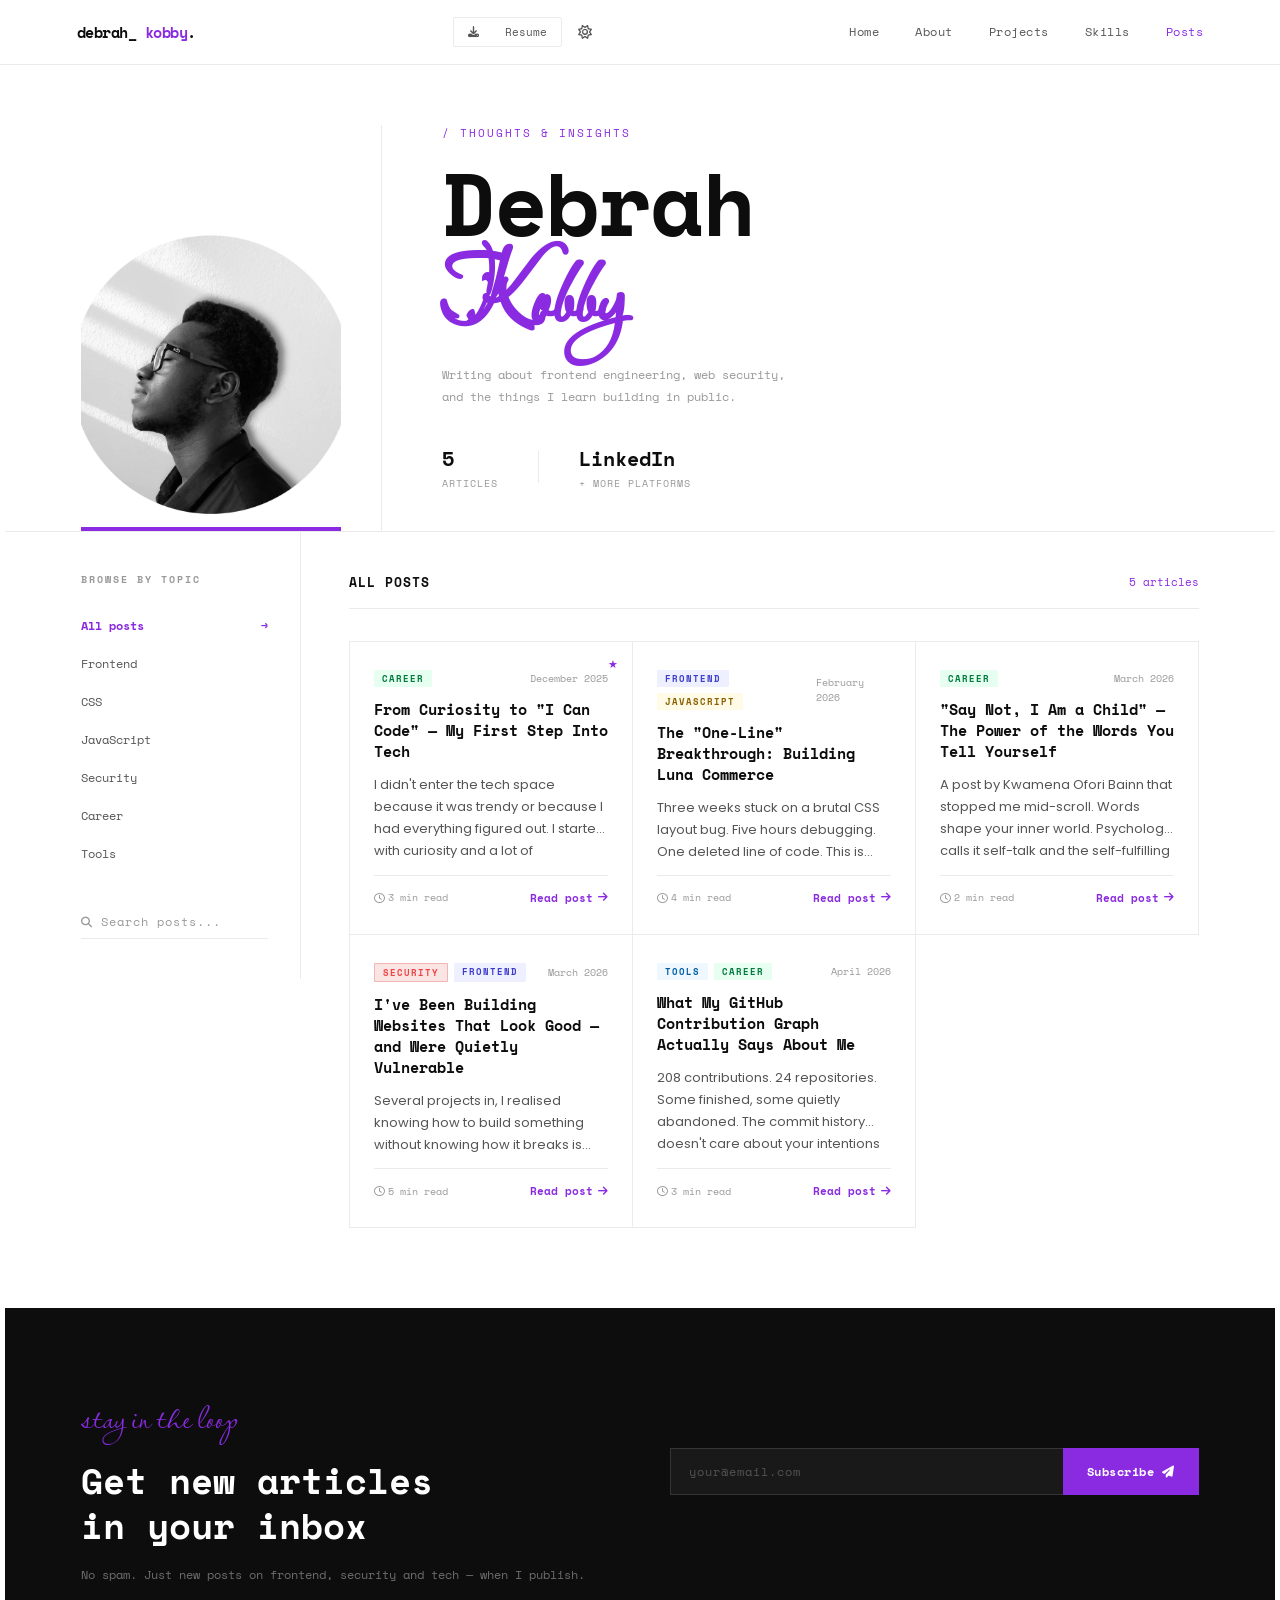
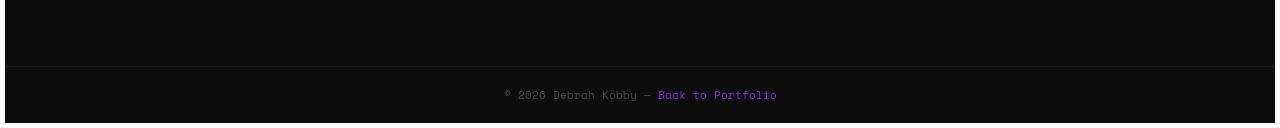
==== commit 8a600ed8: "Final to Buy Domain 1.0" ====
--- a/blog.html
+++ b/blog.html
@@ -3,8 +3,45 @@
   <head>
     <meta charset="UTF-8" />
     <meta name="viewport" content="width=device-width, initial-scale=1.0" />
-    <title>Blog — Debrah Kobby</title>
-    <link rel="icon" href="assets/IMG_4646.jpg" />
+    <title>
+      Blog — Debrah Kobby - Prince Debrah Bessah Sam | Frontend Developer
+    </title>
+    <!-- Primary Meta -->
+    <meta
+      name="description"
+      content="Blog by Prince Debrah Bessah Sam (Debrah Kobby) — thoughts on frontend development, projects, and the web."
+    />
+    <meta name="author" content="Prince Debrah Bessah Sam" />
+    <meta
+      name="keywords"
+      content="Prince Debrah Bessah Sam, Debrah Kobby, Frontend Developer, Blog, Web Development"
+    />
+
+    <!-- Open Graph -->
+    <meta property="og:title" content="Prince Debrah Bessah Sam | Blog" />
+    <meta
+      property="og:description"
+      content="Thoughts on frontend development, projects, and the web."
+    />
+    <meta property="og:type" content="website" />
+    <meta property="og:url" content="https://debrahkobby.com/blog.html" />
+    <meta
+      property="og:image"
+      content="https://debrahkobby.com/assets/IMG_4646.jpg"
+    />
+
+    <!-- Twitter Card -->
+    <meta name="twitter:card" content="summary_large_image" />
+    <meta name="twitter:title" content="Prince Debrah Bessah Sam | Blog" />
+    <meta
+      name="twitter:description"
+      content="Thoughts on frontend development, projects, and the web."
+    />
+    <meta
+      name="twitter:image"
+      content="https://debrahkobby.com/assets/IMG_4646.jpg"
+    />
+    <link rel="icon" href="assets/IMG_4646.webp" />
 
     <link rel="stylesheet" href="css/style.css" />
     <link rel="preconnect" href="https://fonts.googleapis.com" />
@@ -74,7 +111,7 @@
           <div class="blog_hero_image_col">
             <div class="blog_hero_img_wrapper">
               <img
-                src="assets/IMG_4646.jpg"
+                src="assets/IMG_4646.webp"
                 alt="Debrah Kobby"
                 class="blog_hero_portrait"
                 onerror="
@@ -396,7 +433,7 @@
         <div class="post_sidebar_col">
           <div class="post_sidebar_author">
             <img
-              src="assets/IMG_4646.jpg"
+              src="assets/IMG_4646.webp"
               alt="Debrah Kobby"
               class="post_author_img"
               onerror="
--- a/css/style.css
+++ b/css/style.css
@@ -1,7 +1,3 @@
-@import url("https://fonts.googleapis.com/css2?family=Poppins:ital,wght@0,100;0,200;0,300;0,400;0,500;0,600;0,700;0,800;0,900;1,100;1,200;1,300;1,400;1,500;1,600;1,700;1,800;1,900&display=swap");
-@import url("https://fonts.googleapis.com/css2?family=Orbitron:wght@400..900&display=swap");
-@import url("https://fonts.googleapis.com/css2?family=Exo+2:ital,wght@0,100..900;1,100..900&display=swap");
-@import url("https://fonts.googleapis.com/css2?family=Lavishly+Yours&display=swap");
 @import url("blog.css");
 @import url("blogadditions.css");
 
@@ -1411,6 +1407,10 @@
 .category_and_stack_div_on_FPCD,
 .youtube_and_live_icons_on_FPCD {
   display: flex;
+}
+
+.live_on_FPCD {
+  margin: 0 auto;
 }
 .youtube_and_live_icons_on_FPCD a {
   text-decoration: none;
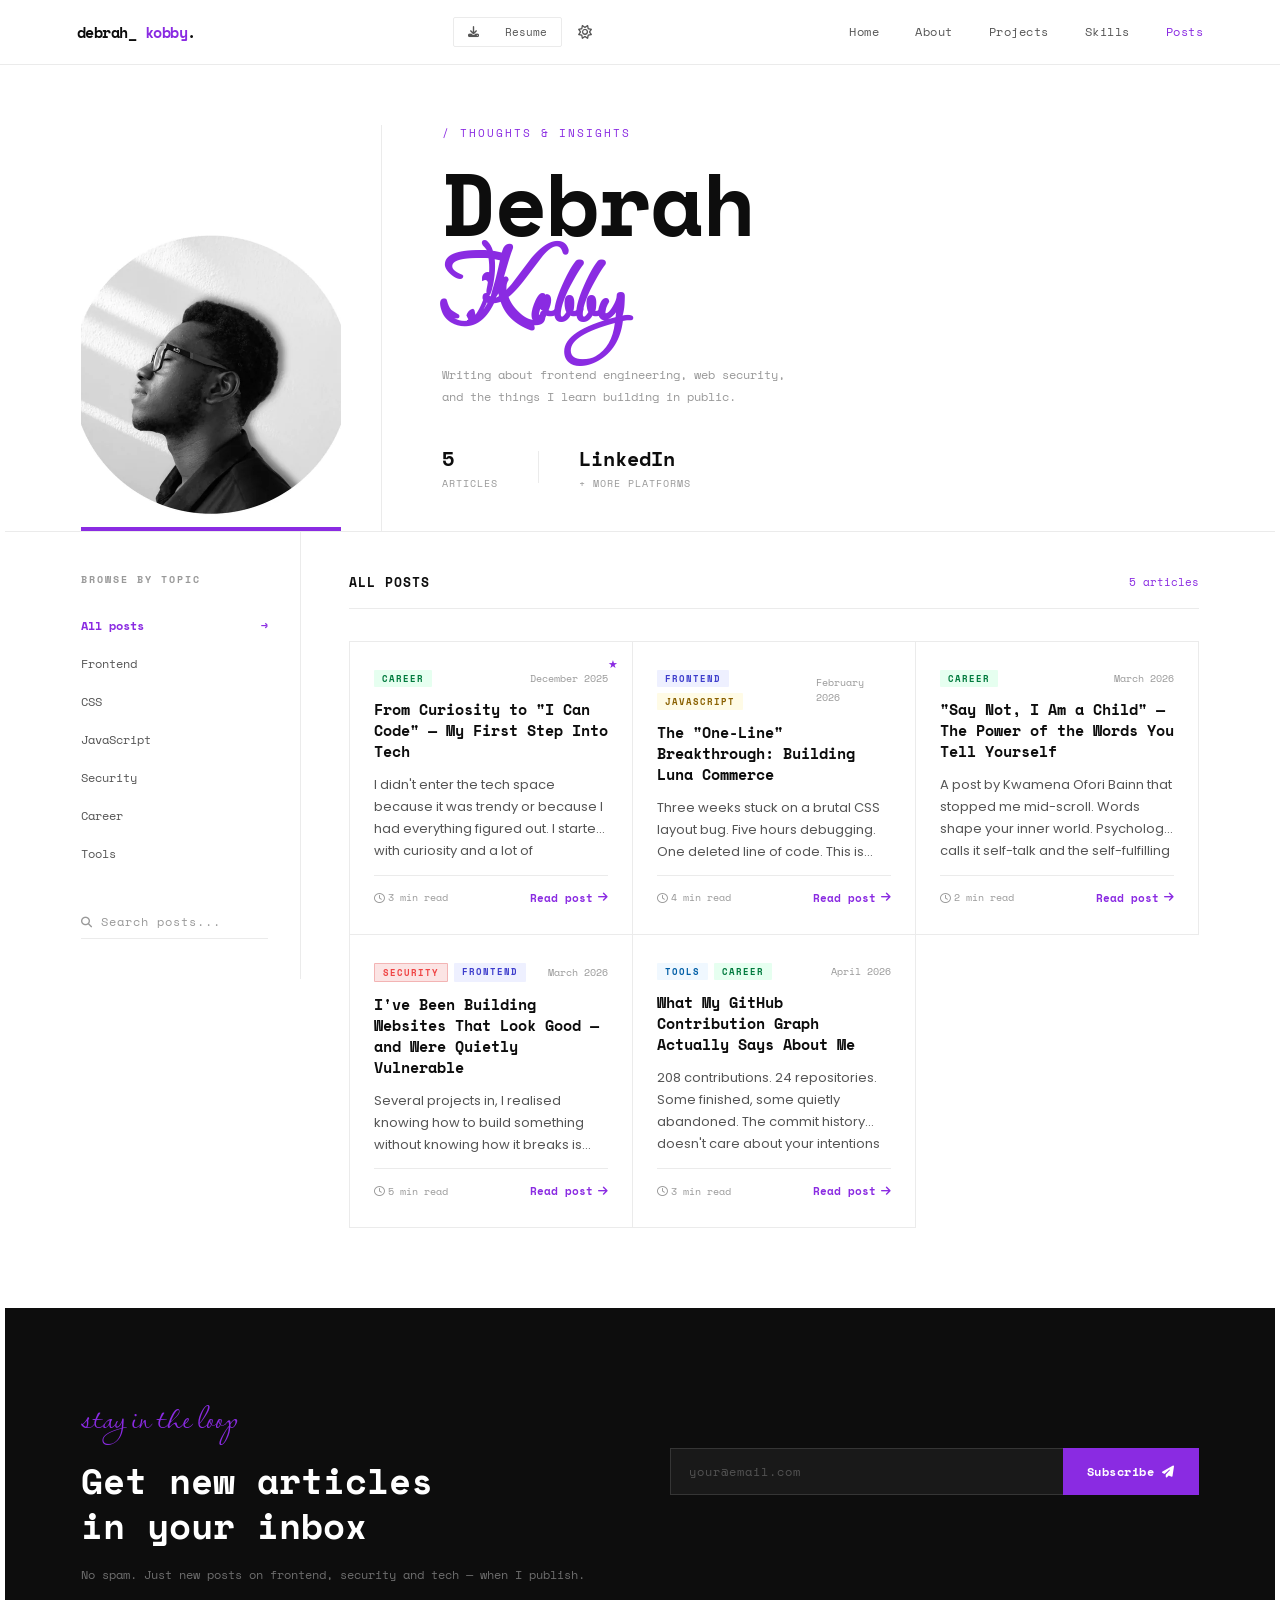
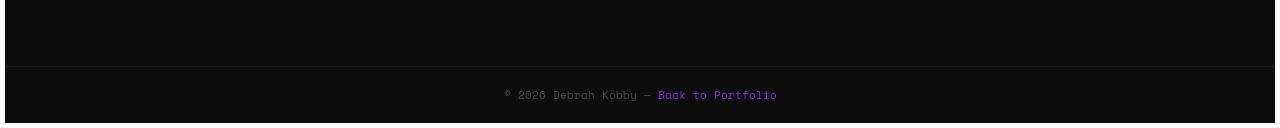
==== commit af92b0df: "Google Analytics Script Addition" ====
--- a/blog.html
+++ b/blog.html
@@ -1,11 +1,23 @@
 <!doctype html>
 <html lang="en">
   <head>
+    <!-- Google tag (gtag.js) -->
+    <script
+      async
+      src="https://www.googletagmanager.com/gtag/js?id=G-FWQL2050FR"
+    ></script>
+    <script>
+      window.dataLayer = window.dataLayer || [];
+      function gtag() {
+        dataLayer.push(arguments);
+      }
+      gtag("js", new Date());
+
+      gtag("config", "G-FWQL2050FR");
+    </script>
     <meta charset="UTF-8" />
     <meta name="viewport" content="width=device-width, initial-scale=1.0" />
-    <title>
-      Blog — Debrah Kobby - Prince Debrah Bessah Sam | Frontend Developer
-    </title>
+    <title>Blog | Prince Debrah Bessah Sam (Debrah Kobby)</title>
     <!-- Primary Meta -->
     <meta
       name="description"
@@ -27,7 +39,7 @@
     <meta property="og:url" content="https://debrahkobby.com/blog.html" />
     <meta
       property="og:image"
-      content="https://debrahkobby.com/assets/IMG_4646.jpg"
+      content="https://debrahkobby.com/assets/IMG_4646.webp"
     />
 
     <!-- Twitter Card -->
@@ -39,7 +51,7 @@
     />
     <meta
       name="twitter:image"
-      content="https://debrahkobby.com/assets/IMG_4646.jpg"
+      content="https://debrahkobby.com/assets/IMG_4646.webp"
     />
     <link rel="icon" href="assets/IMG_4646.webp" />
 
@@ -53,6 +65,8 @@
     <link
       rel="stylesheet"
       href="https://cdnjs.cloudflare.com/ajax/libs/font-awesome/6.5.0/css/all.min.css"
+      media="print"
+      onload="this.media = 'all'"
     />
   </head>
   <body>
@@ -494,6 +508,6 @@
       </div>
     </div>
 
-    <script src="js/blog.js"></script>
+    <script src="js/blog.js" defer></script>
   </body>
 </html>
--- a/css/style.css
+++ b/css/style.css
@@ -540,7 +540,7 @@
 }
 
 .fixedtext {
-  color: #999;
+  color: #555;
   font-family: "Space Mono", monospace;
 }
 
@@ -553,7 +553,18 @@
   height: 100%;
   background-color: white;
   border-left: 2px solid blueviolet;
+  transform: translateX(0%);
   animation: typewriter 6s steps(15) infinite;
+}
+
+@keyframes typewriter {
+  40%,
+  60% {
+    transform: translateX(100%);
+  }
+  100% {
+    transform: translateX(0%);
+  }
 }
 
 .variabletext {
@@ -564,26 +575,15 @@
   font-family: "Space Mono", monospace;
 }
 
-@keyframes typewriter {
-  40%,
-  60% {
-    left: 100%;
-  }
-  100% {
-    left: 0;
-  }
-}
-
 .long_intro_text_on_first_page {
   font-family: "Poppins", sans-serif;
   font-size: 13px;
   line-height: 1.8;
-  color: #999;
+  color: #555;
   display: flex;
   max-width: 420px;
   margin-bottom: 32px;
 }
-
 .buttons_div_on_first_page {
   margin-top: 0;
   display: flex;
@@ -2532,7 +2532,7 @@
   font-size: 0.65rem;
   font-weight: 700;
   letter-spacing: 0.12em;
-  color: #9ca3af;
+  color: #475569;
   display: block;
   margin-bottom: 0.5rem;
 }
@@ -2555,10 +2555,11 @@
   gap: 0.3rem;
 }
 
+/* CHANGE TO */
 .stickynoteauthor {
   font-family: "Poppins", sans-serif;
   font-size: 0.65rem;
-  color: #9ca3af;
+  color: #475569;
   display: block;
   margin-top: 0.5rem;
   letter-spacing: 0.04em;
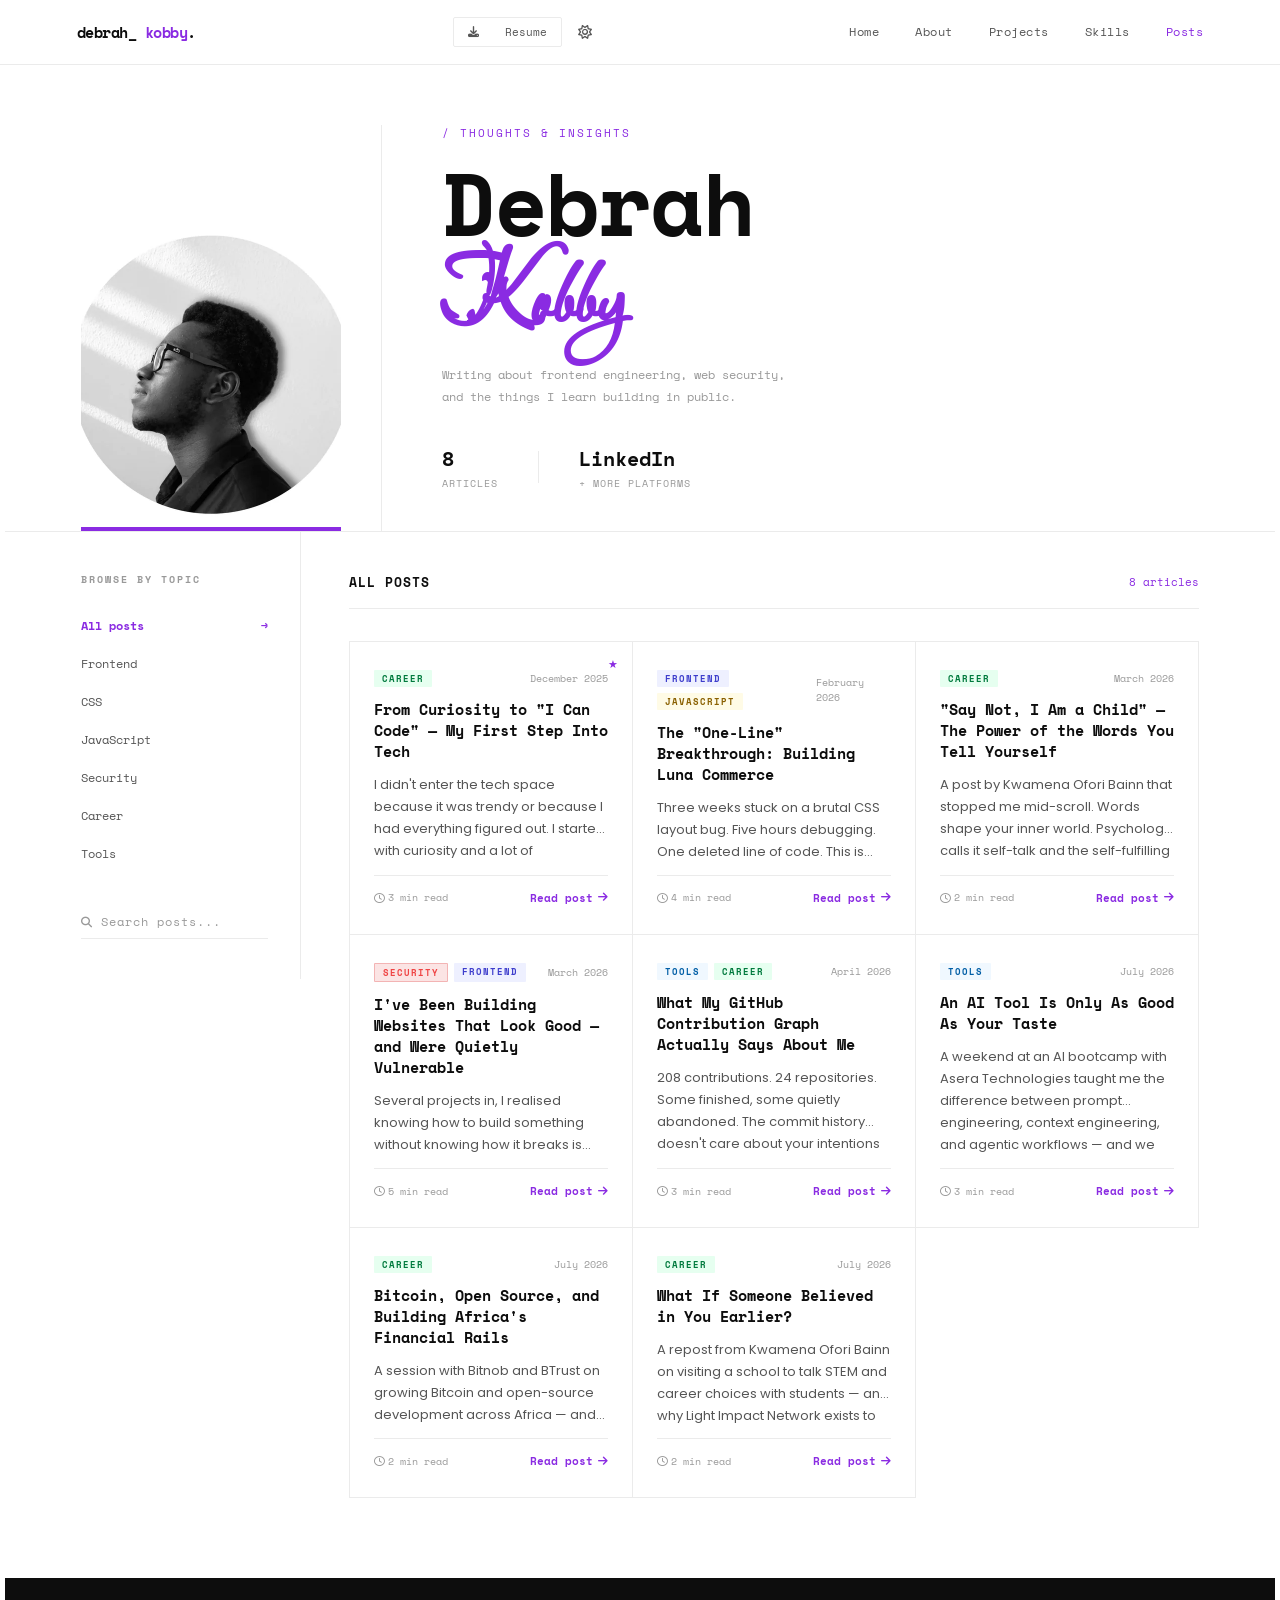
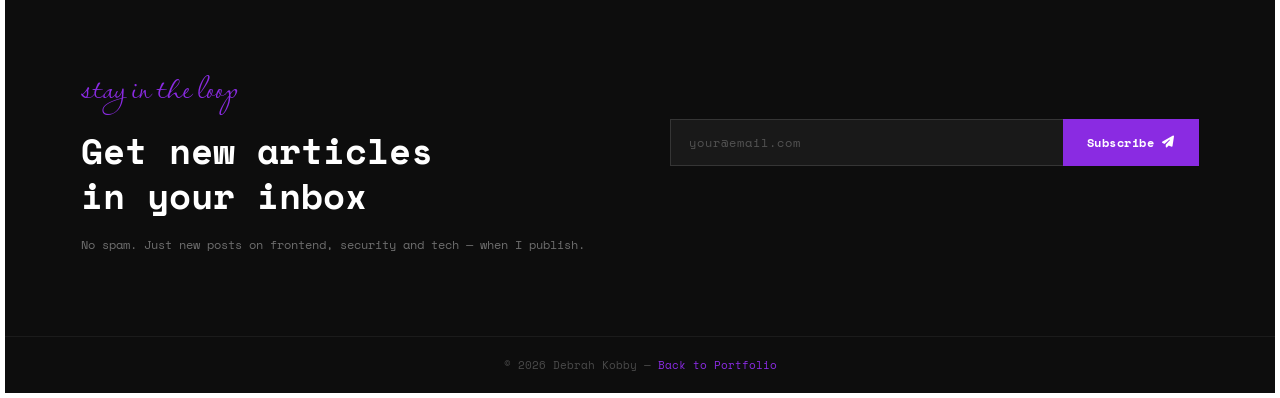
==== commit c0d66fd6: "GradeTrack Addition and Blog Articles Additions" ====
--- a/blog.html
+++ b/blog.html
@@ -21,13 +21,14 @@
     <!-- Primary Meta -->
     <meta
       name="description"
-      content="Blog by Prince Debrah Bessah Sam (Debrah Kobby) — thoughts on frontend development, projects, and the web."
+      content="Blog by Prince Debrah Bessah Sam (Debrah Kobby) — notes on web development, projects, and building on the web from Ghana."
     />
     <meta name="author" content="Prince Debrah Bessah Sam" />
     <meta
       name="keywords"
-      content="Prince Debrah Bessah Sam, Debrah Kobby, Frontend Developer, Blog, Web Development"
-    />
+      content="Prince Debrah Bessah Sam, Debrah Kobby, Web Developer, Digital Creator, Blog, Web Development"
+    />
+    <link rel="canonical" href="https://debrahkobby.com/blog" />
 
     <!-- Open Graph -->
     <meta property="og:title" content="Prince Debrah Bessah Sam | Blog" />
@@ -36,7 +37,7 @@
       content="Thoughts on frontend development, projects, and the web."
     />
     <meta property="og:type" content="website" />
-    <meta property="og:url" content="https://debrahkobby.com/blog.html" />
+    <meta property="og:url" content="https://debrahkobby.com/blog" />
     <meta
       property="og:image"
       content="https://debrahkobby.com/assets/IMG_4646.webp"
@@ -54,6 +55,27 @@
       content="https://debrahkobby.com/assets/IMG_4646.webp"
     />
     <link rel="icon" href="assets/IMG_4646.webp" />
+
+    <script type="application/ld+json">
+      {
+        "@context": "https://schema.org",
+        "@type": "BreadcrumbList",
+        "itemListElement": [
+          {
+            "@type": "ListItem",
+            "position": 1,
+            "name": "Home",
+            "item": "https://debrahkobby.com/"
+          },
+          {
+            "@type": "ListItem",
+            "position": 2,
+            "name": "Blog",
+            "item": "https://debrahkobby.com/blog"
+          }
+        ]
+      }
+    </script>
 
     <link rel="stylesheet" href="css/style.css" />
     <link rel="preconnect" href="https://fonts.googleapis.com" />
@@ -109,7 +131,7 @@
                 >
               </li>
               <li>
-                <a href="blog.html" id="home_link_on_nav" class="posts_on_nav"
+                <a href="/blog" id="home_link_on_nav" class="posts_on_nav"
                   >Posts</a
                 >
               </li>
@@ -363,6 +385,97 @@
                   </button>
                 </div>
               </article>
+
+              <!-- POST 6 -->
+              <article
+                class="blog_post_card"
+                data-category="tools"
+                data-postid="6"
+              >
+                <div class="post_card_top">
+                  <div class="post_card_tags">
+                    <span class="post_tag tag_tools">Tools</span>
+                  </div>
+                  <span class="post_card_date">July 2026</span>
+                </div>
+                <h2 class="post_card_title">
+                  An AI Tool Is Only As Good As Your Taste
+                </h2>
+                <p class="post_card_excerpt">
+                  A weekend at an AI bootcamp with Asera Technologies taught me
+                  the difference between prompt engineering, context
+                  engineering, and agentic workflows — and we built GradePath GH
+                  to prove it.
+                </p>
+                <div class="post_card_footer">
+                  <span class="post_read_time"
+                    ><i class="fa-regular fa-clock"></i> 3 min read</span
+                  >
+                  <button class="post_read_link" onclick="openPost(6)">
+                    Read post <i class="fa-solid fa-arrow-right"></i>
+                  </button>
+                </div>
+              </article>
+
+              <!-- POST 7 -->
+              <article
+                class="blog_post_card"
+                data-category="career"
+                data-postid="7"
+              >
+                <div class="post_card_top">
+                  <div class="post_card_tags">
+                    <span class="post_tag tag_career">Career</span>
+                  </div>
+                  <span class="post_card_date">July 2026</span>
+                </div>
+                <h2 class="post_card_title">
+                  Bitcoin, Open Source, and Building Africa's Financial Rails
+                </h2>
+                <p class="post_card_excerpt">
+                  A session with Bitnob and BTrust on growing Bitcoin and
+                  open-source development across Africa — and why watching tech
+                  move from theory into real infrastructure never gets old.
+                </p>
+                <div class="post_card_footer">
+                  <span class="post_read_time"
+                    ><i class="fa-regular fa-clock"></i> 2 min read</span
+                  >
+                  <button class="post_read_link" onclick="openPost(7)">
+                    Read post <i class="fa-solid fa-arrow-right"></i>
+                  </button>
+                </div>
+              </article>
+
+              <!-- POST 8 -->
+              <article
+                class="blog_post_card"
+                data-category="career"
+                data-postid="8"
+              >
+                <div class="post_card_top">
+                  <div class="post_card_tags">
+                    <span class="post_tag tag_career">Career</span>
+                  </div>
+                  <span class="post_card_date">July 2026</span>
+                </div>
+                <h2 class="post_card_title">
+                  What If Someone Believed in You Earlier?
+                </h2>
+                <p class="post_card_excerpt">
+                  A repost from Kwamena Ofori Bainn on visiting a school to talk
+                  STEM and career choices with students — and why Light Impact
+                  Network exists to be the support system we wish we'd had.
+                </p>
+                <div class="post_card_footer">
+                  <span class="post_read_time"
+                    ><i class="fa-regular fa-clock"></i> 2 min read</span
+                  >
+                  <button class="post_read_link" onclick="openPost(8)">
+                    Read post <i class="fa-solid fa-arrow-right"></i>
+                  </button>
+                </div>
+              </article>
             </div>
 
             <div
--- a/css/style.css
+++ b/css/style.css
@@ -1893,7 +1893,7 @@
     left: 50%;
     transform: translateX(-50%);
     right: auto;
-    top: 5%;
+    top: 10%;
     font-size: 0.9rem;
   }
   .getintouchmodalonfirstpage .modal-content {
